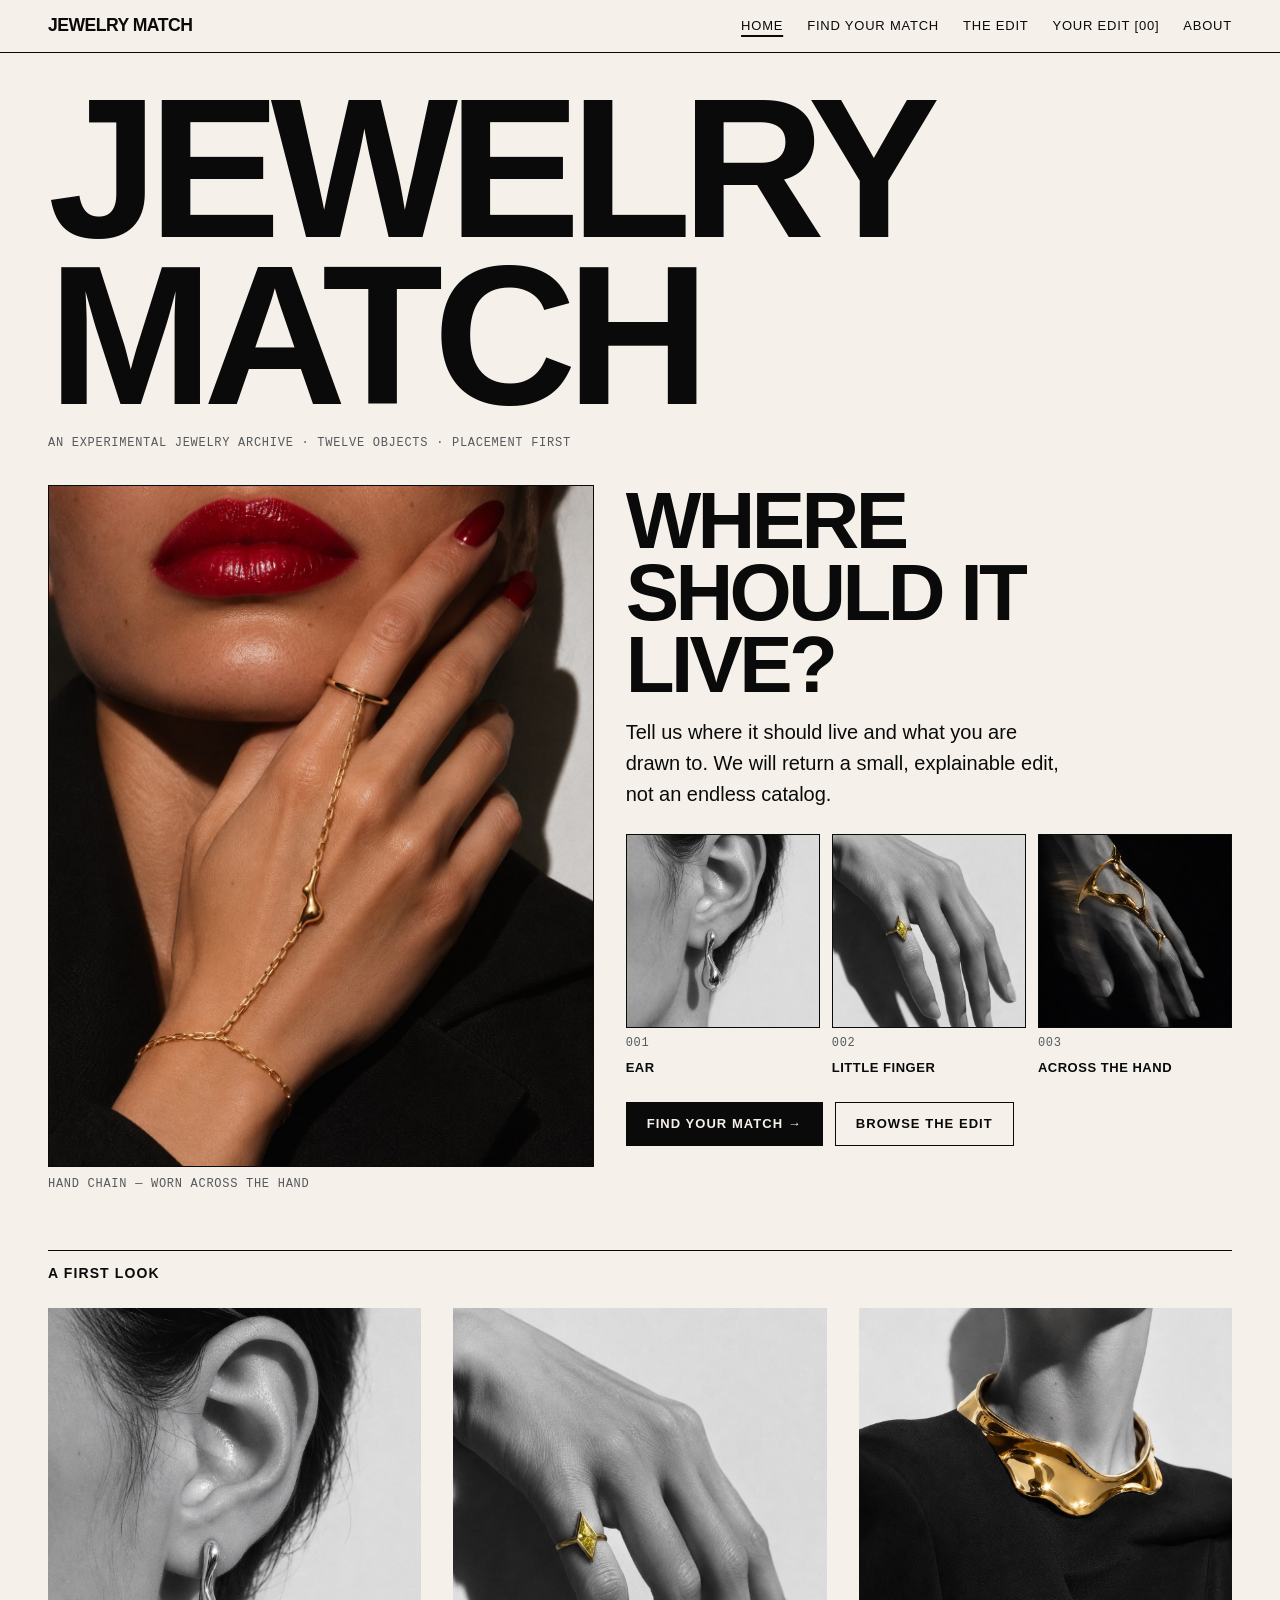
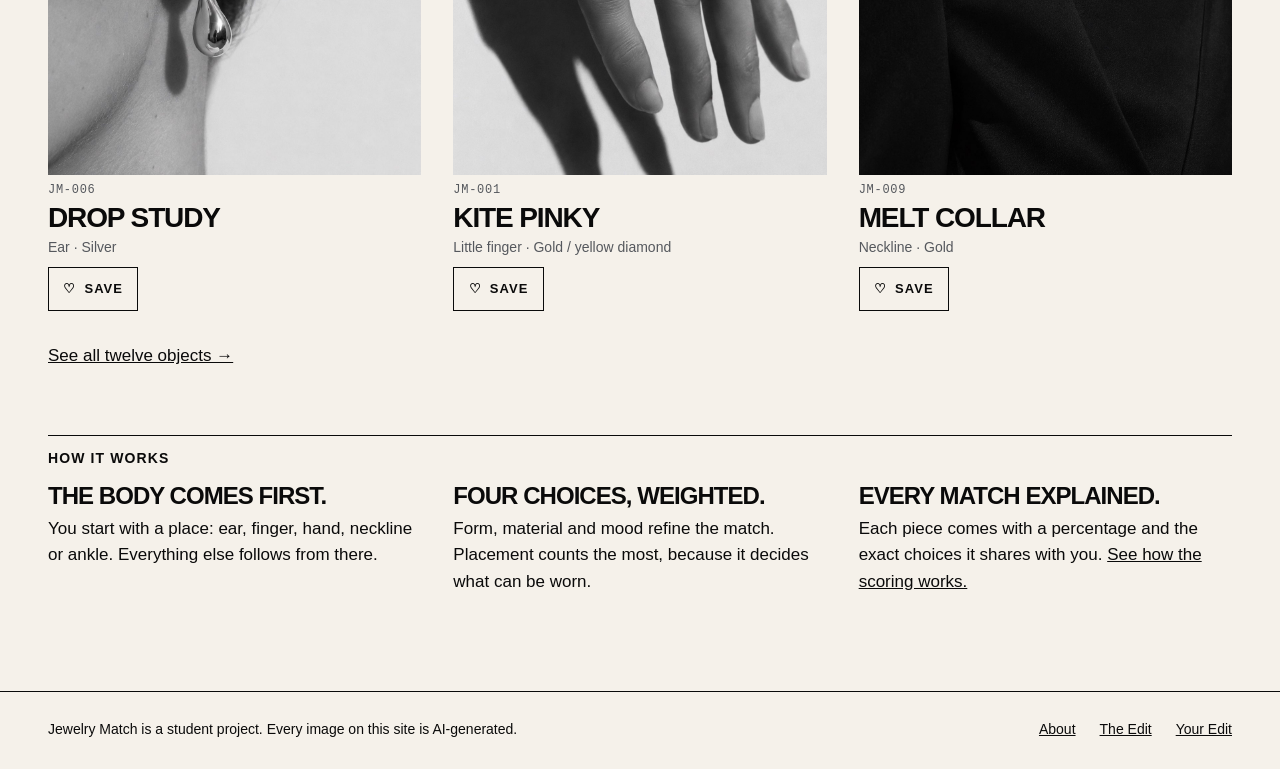
==== index.html @ cb15ac5b "Add files via upload" ====
<!doctype html>
<!-- ==========================================================
     index.html  -  the Home page.
     The masthead, the hero and the three quick picks are plain
     HTML, so they work even without JavaScript. js/home.js adds
     two things: it fills the "first look" cards from the shared
     data, and it remembers which quick pick you tapped so the
     quiz can start one step further along.
     ========================================================== -->
<html lang="en">
<head>
  <meta charset="utf-8">
  <meta name="viewport" content="width=device-width, initial-scale=1">
  <title>Jewelry Match</title>
  <meta name="description" content="An experimental jewelry archive for finding pieces by where and how you want to wear them.">
  <script>document.documentElement.classList.add('js');</script>
  <link rel="stylesheet" href="css/tokens.css">
  <link rel="stylesheet" href="css/base.css">
  <link rel="stylesheet" href="css/components.css">
  <link rel="stylesheet" href="css/pages.css">
</head>
<body>
  <a class="skip-link" href="#main">Skip to main content</a>

  <header class="site-header">
    <div class="site-header__inner">
      <a class="brand" href="index.html">Jewelry Match</a>
      <button class="nav-toggle" type="button" aria-expanded="false" aria-controls="site-nav">Menu</button>
      <nav class="site-nav" id="site-nav" aria-label="Main">
        <ul>
          <li><a href="index.html" aria-current="page">Home</a></li>
          <li><a href="match.html">Find your match</a></li>
          <li><a href="archive.html">The Edit</a></li>
          <li><a href="saved.html">Your Edit [<span data-fav-count>00</span>]</a></li>
          <li><a href="about.html">About</a></li>
        </ul>
      </nav>
    </div>
  </header>

  <main id="main" class="page home">
    <h1 class="masthead"><span>Jewelry</span> <span>Match</span></h1>
    <p class="meta masthead__meta">An experimental jewelry archive &middot; twelve objects &middot; placement first</p>

    <section class="hero" aria-labelledby="hero-heading">
      <figure class="hero__figure">
        <img src="assets/images/lip-chain.jpg" width="1122" height="1402" fetchpriority="high"
             alt="Close crop of glossy red lips and a hand resting at the chin, wearing a fine gold chain that links a ring to a bracelet at the wrist, against a black jacket">
        <figcaption class="meta">Hand chain &mdash; worn across the hand</figcaption>
      </figure>

      <div class="hero__body">
        <h2 class="hero__title" id="hero-heading">Where should it live?</h2>
        <p class="hero__lead">Tell us where it should live and what you are drawn to. We will return a small, explainable edit, not an endless catalog.</p>

        <ul class="quickpicks" aria-label="Start with a place">
          <li>
            <a class="quickpick" href="match.html" data-placement="ear">
              <img src="assets/images/drop-study.jpg" alt="" width="1122" height="1402" loading="lazy">
              <span class="meta" aria-hidden="true">001</span>
              <span class="quickpick__label">Ear</span>
            </a>
          </li>
          <li>
            <a class="quickpick" href="match.html" data-placement="little-finger">
              <img src="assets/images/kite-pinky.jpg" alt="" width="1122" height="1402" loading="lazy">
              <span class="meta" aria-hidden="true">002</span>
              <span class="quickpick__label">Little finger</span>
            </a>
          </li>
          <li>
            <a class="quickpick" href="match.html" data-placement="across-hand">
              <img src="assets/images/afterimage.jpg" alt="" width="1122" height="1402" loading="lazy">
              <span class="meta" aria-hidden="true">003</span>
              <span class="quickpick__label">Across the hand</span>
            </a>
          </li>
        </ul>

        <div class="hero__actions">
          <a class="btn" href="match.html">Find your match &rarr;</a>
          <a class="btn btn--ghost" href="archive.html">Browse the edit</a>
        </div>
      </div>
    </section>

    <section class="home-section" aria-labelledby="featured-heading">
      <h2 class="section-title" id="featured-heading">A first look</h2>
      <div class="object-grid object-grid--plain" id="featured">
        <noscript><p class="notice">Open <a href="archive.html">The Edit</a> to see all twelve objects.</p></noscript>
      </div>
      <p class="home-more"><a href="archive.html">See all twelve objects &rarr;</a></p>
    </section>

    <section class="home-section" aria-labelledby="how-heading">
      <h2 class="section-title" id="how-heading">How it works</h2>
      <ul class="how">
        <li>
          <h3 class="how__title">The body comes first.</h3>
          <p>You start with a place: ear, finger, hand, neckline or ankle. Everything else follows from there.</p>
        </li>
        <li>
          <h3 class="how__title">Four choices, weighted.</h3>
          <p>Form, material and mood refine the match. Placement counts the most, because it decides what can be worn.</p>
        </li>
        <li>
          <h3 class="how__title">Every match explained.</h3>
          <p>Each piece comes with a percentage and the exact choices it shares with you. <a href="about.html#scoring">See how the scoring works.</a></p>
        </li>
      </ul>
    </section>
  </main>

  <footer class="site-footer">
    <div class="site-footer__inner">
      <p>Jewelry Match is a student project. Every image on this site is AI-generated.</p>
      <ul>
        <li><a href="about.html">About</a></li>
        <li><a href="archive.html">The Edit</a></li>
        <li><a href="saved.html">Your Edit</a></li>
      </ul>
    </div>
  </footer>

  <div id="live" class="vh" role="status" aria-live="polite"></div>

  <script src="js/data.js"></script>
  <script src="js/match.js"></script>
  <script src="js/storage.js"></script>
  <script src="js/ui.js"></script>
  <script src="js/home.js"></script>
</body>
</html>
---- css/tokens.css ----
/* ==========================================================
   tokens.css  -  the design "variables" (spec section 07)
   ----------------------------------------------------------
   A CSS custom property (written --name) is a named value.
   Every other CSS file uses var(--name) instead of typing
   colors or sizes again. Change a token here and the whole
   site updates. That is how a design system stays consistent.
   ========================================================== */
:root {
  /* Color roles from the spec */
  --paper:    #F5F1EA;  /* main ground */
  --black:    #0A0A0A;  /* type and rules */
  --chrome:   #B9BCC1;  /* decoration only (too light for small text) */
  --oxblood:  #6E1320;  /* editorial emphasis */
  --emerald:  #075A43;  /* collection accent */
  --yellow:   #F2C94C;  /* stone / selection accent */

  /* Added for accessibility: a darker grey that is readable
     on paper. Use this for small metadata text, not --chrome. */
  --ink-muted: #55585D;

  /* Type: heavy display font, neutral body, mono-like captions.
     These are "stacks": the browser uses the first one it has. */
  --font-display: "Arial Black", "Helvetica Neue", Arial, sans-serif;
  --font-body:    "Helvetica Neue", Helvetica, Arial, sans-serif;
  --font-meta:    ui-monospace, "SF Mono", Menlo, Consolas, monospace;

  /* Spacing and layout */
  --margin: clamp(16px, 4vw, 48px);   /* outer page margin */
  --gutter: clamp(16px, 3vw, 32px);   /* space between columns */
  --rule:   1px solid var(--black);   /* the thin catalog line */

  /* Motion (spec: 150-300 ms) */
  --dur: 200ms;
}
---- css/base.css ----
/* ==========================================================
   base.css  -  resets and rules for plain HTML elements
   ========================================================== */

/* "border-box" means padding is counted INSIDE an element's width.
   Without it, layouts overflow the screen in confusing ways. */
*, *::before, *::after { box-sizing: border-box; }

html { -webkit-text-size-adjust: 100%; }

body {
  margin: 0;
  background: var(--paper);
  color: var(--black);
  font-family: var(--font-body);
  font-size: 1.0625rem;   /* 17px: inside the spec's 16-18px range */
  line-height: 1.55;
}

h1, h2, h3, p, ul, dl, dd, figure { margin: 0; }
ul { padding: 0; list-style: none; }
img, svg { display: block; max-width: 100%; }
button, input { font: inherit; color: inherit; }
a { color: inherit; }

/* Visible keyboard focus. :focus-visible only appears for keyboard
   users, which keeps the design clean for mouse users. */
:focus-visible {
  outline: 3px solid var(--oxblood);
  outline-offset: 3px;
}

/* "Visually hidden": invisible on screen but read by screen readers. */
.vh {
  position: absolute !important;
  width: 1px; height: 1px;
  overflow: hidden;
  clip: rect(0 0 0 0);
  white-space: nowrap;
}

/* Skip link: first thing a keyboard user can Tab to. */
.skip-link {
  position: absolute;
  left: var(--margin);
  top: -100px;
  z-index: 100;
  padding: .75rem 1rem;
  background: var(--black);
  color: var(--paper);
}
.skip-link:focus { top: 8px; }

/* Respect people who ask their device for less motion. */
@media (prefers-reduced-motion: reduce) {
  *, *::before, *::after {
    animation-duration: .01ms !important;
    animation-iteration-count: 1 !important;
    transition-duration: .01ms !important;
    scroll-behavior: auto !important;
  }
}

/* Small helper classes used on several pages */
.page {
  max-width: 90rem;
  margin-inline: auto;
  padding-inline: var(--margin);
}

.meta {
  font-family: var(--font-meta);
  font-size: .75rem;               /* 12px, inside the spec's 11-13px */
  letter-spacing: .06em;
  text-transform: uppercase;
  color: var(--ink-muted);
}

.display {
  font-family: var(--font-display);
  font-weight: 900;
  text-transform: uppercase;
  letter-spacing: -.045em;
  line-height: .88;
}

/* The hidden attribute must always win over other display rules. */
[hidden] { display: none !important; }
---- css/components.css ----
/* ==========================================================
   components.css  -  reusable pieces (spec section 08)
   Header, buttons, choice cards, hotspots, result cards.
   ========================================================== */

/* ---------- Header and navigation ---------- */
.site-header { border-bottom: var(--rule); background: var(--paper); }

.site-header__inner {
  display: flex;
  flex-wrap: wrap;
  align-items: center;
  justify-content: space-between;
  gap: .5rem 1rem;
  max-width: 90rem;
  margin-inline: auto;
  padding: .25rem var(--margin);
}

.brand {
  display: inline-flex;
  align-items: center;
  min-height: 44px;
  font-family: var(--font-display);
  font-weight: 900;
  font-size: 1.1rem;
  letter-spacing: -.03em;
  text-transform: uppercase;
  text-decoration: none;
}

.site-nav ul { display: flex; flex-wrap: wrap; gap: 0 1.5rem; }

.site-nav a {
  display: inline-flex;
  align-items: center;
  min-height: 44px;
  font-size: .8125rem;
  letter-spacing: .06em;
  text-transform: uppercase;
  text-decoration: none;
}
.site-nav a:hover { text-decoration: underline; text-underline-offset: .35em; }
.site-nav a[aria-current="page"] {
  text-decoration: underline;
  text-decoration-thickness: 2px;
  text-underline-offset: .35em;
}

.nav-toggle {
  display: none;               /* shown on mobile only, and only when JS works */
  min-height: 44px;
  min-width: 44px;
  padding: 0 1rem;
  border: 1px solid var(--black);
  background: transparent;
  font-size: .8125rem;
  letter-spacing: .06em;
  text-transform: uppercase;
  cursor: pointer;
}

@media (max-width: 767px) {
  .js .nav-toggle { display: inline-flex; align-items: center; justify-content: center; }
  .js .site-nav { display: none; flex-basis: 100%; padding-bottom: .5rem; }
  .js .site-nav[data-open="true"] { display: block; }
  .site-nav ul { flex-direction: column; }
}

/* ---------- Buttons ---------- */
.btn {
  display: inline-flex;
  align-items: center;
  justify-content: center;
  gap: .5rem;
  min-height: 44px;
  min-width: 44px;
  padding: .65rem 1.25rem;
  border: 1px solid var(--black);
  border-radius: 0;
  background: var(--black);
  color: var(--paper);
  font-weight: 700;
  font-size: .8125rem;
  letter-spacing: .08em;
  text-transform: uppercase;
  text-decoration: none;
  cursor: pointer;
  transition: background var(--dur), color var(--dur), border-color var(--dur);
}
.btn:hover { background: var(--oxblood); border-color: var(--oxblood); }

.btn--ghost { background: transparent; color: var(--black); }
.btn--ghost:hover { background: var(--black); border-color: var(--black); color: var(--paper); }

/* "Disabled" look, but still focusable so we can explain why. */
.btn[aria-disabled="true"],
.btn[aria-disabled="true"]:hover {
  background: transparent;
  border-color: var(--ink-muted);
  color: var(--ink-muted);
  cursor: not-allowed;
}

/* ---------- Choice cards (radio buttons dressed as cards) ---------- */
.choices {
  display: grid;
  grid-template-columns: repeat(auto-fit, minmax(min(100%, 9.5rem), 1fr));
  gap: var(--gutter);
}

.choice { position: relative; display: block; }

/* The real radio sits invisibly on top of the whole card.
   That keeps native keyboard and screen-reader behavior. */
.choice input {
  position: absolute;
  inset: 0;
  width: 100%;
  height: 100%;
  margin: 0;
  opacity: 0;
  cursor: pointer;
}

.choice__body {
  display: flex;
  flex-direction: column;
  gap: .5rem;
  height: 100%;
  padding: .75rem;
  border: 1px solid var(--black);
  background: var(--paper);
  transition: background var(--dur);
}
.choice:hover .choice__body { background: #ECE6DB; }

.choice input:checked + .choice__body {
  background: var(--yellow);
  box-shadow: inset 0 0 0 2px var(--black);
}
.choice input:focus-visible + .choice__body {
  outline: 3px solid var(--oxblood);
  outline-offset: 3px;
}

.choice__label { font-weight: 700; text-transform: uppercase; letter-spacing: .04em; }
.choice__caption { font-size: .9rem; color: var(--ink-muted); }
.choice input:checked + .choice__body .choice__caption { color: var(--black); }

/* "Selected" text so the state never relies on color alone. */
.choice__state { display: none; font-weight: 700; font-size: .8125rem; text-transform: uppercase; }
.choice input:checked + .choice__body .choice__state { display: block; }

.choice__visual { height: 3.5rem; color: var(--black); }
.choice__visual svg { height: 100%; width: auto; }

.swatch { display: block; height: 3.5rem; border: 1px solid var(--black); }
.swatch--silver { background: linear-gradient(135deg, #ECEEF0, #9A9DA3 50%, #E6E8EA); }
.swatch--gold { background: linear-gradient(135deg, #E8CF8A, #B8902F 55%, #E3C26C); }
.swatch--emerald { background: var(--emerald); }
.swatch--yellow-stone { background: var(--yellow); }

/* ---------- Body map hotspots ---------- */
.hotspot {
  position: absolute;
  display: flex;
  align-items: center;
  gap: 2px;
  padding: 0;
  border: 0;
  background: none;
  cursor: pointer;
  transform: translate(-22px, -22px);   /* centers the dot on its x/y point */
}
.hotspot--left {
  flex-direction: row-reverse;
  transform: translate(calc(-100% + 22px), -22px);
}

.hotspot__dot { display: grid; place-items: center; width: 44px; height: 44px; }

.hotspot__num {
  display: grid;
  place-items: center;
  width: 28px;
  height: 28px;
  border: 2px solid var(--black);
  border-radius: 50%;
  background: var(--paper);
  font-weight: 700;
  font-size: .8125rem;
  transition: background var(--dur), color var(--dur);
}

.hotspot__label {
  padding: .1rem .4rem;
  border: 1px solid var(--black);
  background: var(--paper);
  font-size: .75rem;
  font-weight: 700;
  letter-spacing: .06em;
  text-transform: uppercase;
  white-space: nowrap;
}

.hotspot:hover .hotspot__num { background: var(--yellow); }
.hotspot[aria-pressed="true"] .hotspot__num {
  background: var(--oxblood);
  border-color: var(--oxblood);
  color: var(--paper);
}
.hotspot[aria-pressed="true"] .hotspot__label { background: var(--yellow); }
.hotspot[aria-pressed="true"] .hotspot__label::after { content: " \2713"; }  /* check mark */

/* ---------- Image placeholder (used until real photos exist) ---------- */
.placeholder {
  display: flex;
  flex-direction: column;
  justify-content: space-between;
  aspect-ratio: 4 / 5;
  padding: 1rem;
  border: 1px solid var(--black);
  color: var(--black);
}
.placeholder--silver { background: linear-gradient(135deg, #ECEEF0, #A7AAB0 55%, #DDE0E3); }
.placeholder--gold { background: linear-gradient(135deg, #EBD590, #BE9636 55%, #E6C975); }
.placeholder--yellow-stone { background: var(--yellow); }
.placeholder--emerald { background: var(--emerald); color: var(--paper); }

.placeholder__no { font-family: var(--font-meta); font-size: .75rem; letter-spacing: .06em; }
.placeholder__name {
  font-family: var(--font-display);
  font-weight: 900;
  font-size: clamp(1.5rem, 5vw, 2.5rem);
  line-height: .9;
  letter-spacing: -.04em;
  text-transform: uppercase;
  overflow-wrap: anywhere;
}
.media-img { width: 100%; height: auto; aspect-ratio: 4 / 5; object-fit: cover; }

/* ---------- Object card (archive, saved, "pair it with") ---------- */
/* minmax(0, 1fr) = "one column, never wider than your container".
   Without it, a wide child can stretch the column and the whole page. */
.card { display: grid; grid-template-columns: minmax(0, 1fr); align-content: start; gap: .5rem; min-width: 0; }
.card__link { display: grid; grid-template-columns: minmax(0, 1fr); gap: .35rem; min-width: 0; text-decoration: none; }
.card__name {
  font-family: var(--font-display);
  font-weight: 900;
  font-size: clamp(1.25rem, 2.5vw, 1.75rem);
  line-height: .95;
  letter-spacing: -.04em;
  text-transform: uppercase;
  overflow-wrap: anywhere;
}
.card__link:hover .card__name { text-decoration: underline; text-underline-offset: .15em; }
.card__facts { font-size: .875rem; color: var(--ink-muted); }
.card__note { font-weight: 700; font-size: .875rem; }
.btn--small { justify-self: start; padding: .4rem .9rem; }

/* ---------- Filter chips (radio buttons dressed as small tags) ---------- */
.chips { display: flex; flex-wrap: wrap; gap: .35rem; }
.chip { position: relative; display: block; }
.chip input { position: absolute; inset: 0; width: 100%; height: 100%; margin: 0; opacity: 0; cursor: pointer; }
.chip span {
  display: inline-flex;
  align-items: center;
  min-height: 44px;
  padding: 0 .75rem;
  border: 1px solid var(--black);
  background: var(--paper);
  font-size: .8125rem;
  font-weight: 700;
  letter-spacing: .04em;
  text-transform: uppercase;
  transition: background var(--dur), color var(--dur);
}
.chip:hover span { background: #ECE6DB; }
.chip input:checked + span { background: var(--black); color: var(--paper); }
.chip input:checked + span::before { content: "\2713\00a0"; }   /* check mark: not color alone */
.chip input:focus-visible + span { outline: 3px solid var(--oxblood); outline-offset: 3px; }

/* ---------- Section headings used on object / saved pages ---------- */
.section-title {
  padding-top: .75rem;
  border-top: var(--rule);
  margin-bottom: 1rem;
  font-size: .875rem;
  font-weight: 700;
  letter-spacing: .08em;
  text-transform: uppercase;
}

/* ---------- Notices ---------- */
.notice { padding: 1.5rem; border: 1px solid var(--black); }
.notice h2 { font-family: var(--font-display); font-size: 1.5rem; text-transform: uppercase; letter-spacing: -.03em; margin-bottom: .5rem; }

/* ---------- Footer ---------- */
.site-footer { margin-top: 4rem; border-top: var(--rule); }
.site-footer__inner {
  display: flex;
  flex-wrap: wrap;
  align-items: center;
  justify-content: space-between;
  gap: .25rem 2rem;
  max-width: 90rem;
  margin-inline: auto;
  padding: 1rem var(--margin);
  font-size: .875rem;
}
.site-footer ul { display: flex; flex-wrap: wrap; gap: 0 1.5rem; }
.site-footer a { display: inline-flex; align-items: center; min-height: 44px; }
---- css/pages.css ----
/* ==========================================================
   pages.css  -  layout that belongs to specific pages
   Right now: the Find Your Match page (body map, questions,
   results). Mobile first: the base rules are the phone layout,
   and @media blocks add layout as the screen gets wider.
   ========================================================== */

.match { padding-block: 2rem 4rem; }

/* The giant editorial heading. clamp(min, preferred, max) lets it
   grow with the screen but never get too small or too big. */
.step-title {
  font-family: var(--font-display);
  font-weight: 900;
  font-size: clamp(2.5rem, 12vw, 9rem);
  line-height: .88;
  letter-spacing: -.045em;
  text-transform: uppercase;
  overflow-wrap: anywhere;
  outline: none;               /* we move focus here on purpose, so no ring */
}

/* ---------- Progress: text AND bar, never color alone ---------- */
.progress { display: flex; flex-wrap: wrap; align-items: center; gap: .5rem 1rem; margin: 1.25rem 0 2rem; }
.progress__text { font-weight: 700; text-transform: uppercase; letter-spacing: .06em; font-size: .8125rem; }
.progress__bar { display: flex; gap: 4px; flex: 1; min-width: 8rem; max-width: 16rem; }
.progress__seg { flex: 1; height: 6px; background: var(--chrome); }
.progress__seg[data-done="true"] { background: var(--black); }

/* ---------- Question (fieldset) ---------- */
.question { min-width: 0; margin: 0; padding: 0; border: 0; }
.question legend { padding: 0; margin-bottom: .25rem; font-size: 1.375rem; font-weight: 700; }
.question__intro { margin-bottom: 1.25rem; }

.step-actions { display: flex; flex-wrap: wrap; align-items: center; gap: 1rem; margin-top: 2rem; }
.hint { flex-basis: 100%; min-height: 1.5em; font-size: .9rem; color: var(--ink-muted); }
.hint--alert { color: var(--oxblood); font-weight: 700; }

/* ---------- Body map ---------- */
.bodymap { display: grid; gap: 2rem; }

.bodymap__figure {
  position: relative;
  width: 100%;
  max-width: 24rem;
  margin-inline: auto;
  aspect-ratio: 340 / 420;
}
.bodymap__svg { width: 100%; height: 100%; }
.body-shape { fill: var(--black); stroke: var(--black); }

/* The photo version of the figure: same size rules, the photo's own proportions. */
.bodymap__figure--photo { aspect-ratio: 1122 / 1402; max-width: 26rem; border: 1px solid var(--black); }
.bodymap__photo { width: 100%; height: 100%; object-fit: cover; }

@media (min-width: 1024px) {
  .bodymap { grid-template-columns: minmax(0, 1fr) minmax(0, 1.1fr); align-items: start; gap: var(--gutter); }
  .bodymap__figure { margin-inline: 0; }
}

/* ---------- Results ---------- */
.answers {
  display: grid;
  grid-template-columns: repeat(auto-fit, minmax(9rem, 1fr));
  gap: 0 1rem;
  padding-block: .75rem;
  border-block: var(--rule);
}
.answers dt { font-family: var(--font-meta); font-size: .75rem; letter-spacing: .06em; text-transform: uppercase; color: var(--ink-muted); }
.answers dd { margin-bottom: .5rem; font-weight: 700; }

.results-head { display: flex; flex-wrap: wrap; align-items: center; gap: 1rem; margin-top: 1rem; }

.results-grid { display: grid; grid-template-columns: 1fr; gap: calc(var(--gutter) * 1.5) var(--gutter); margin-top: 2rem; }

.result { display: grid; align-content: start; gap: .75rem; padding-top: 1rem; border-top: var(--rule); min-width: 0; }
/* Spacing between the name, score, text and buttons, on every screen size. */
.result__body { display: grid; gap: .75rem; align-content: start; }

.result__name {
  font-family: var(--font-display);
  font-size: clamp(1.75rem, 4vw, 3rem);
  line-height: .9;
  letter-spacing: -.04em;
  text-transform: uppercase;
  overflow-wrap: anywhere;
}
.result__score { font-weight: 700; }
.result__score strong { font-family: var(--font-display); font-size: 2rem; letter-spacing: -.04em; }
.result__facts { font-size: .9rem; }
.result__reason { max-width: 65ch; }
.result__weak { font-size: .875rem; font-weight: 700; text-transform: uppercase; letter-spacing: .04em; color: var(--oxblood); }
.result__actions { display: flex; flex-wrap: wrap; gap: .75rem; margin-top: .5rem; }

.result details { border-top: 1px solid var(--chrome); padding-top: .5rem; }
.result summary { min-height: 44px; display: flex; align-items: center; cursor: pointer; font-weight: 700; font-size: .875rem; text-transform: uppercase; letter-spacing: .04em; }
.breakdown { font-size: .9rem; display: grid; gap: .75rem; padding-bottom: .5rem; }
/* Score bar: the dark fill is as wide as the points earned out of the points possible. */
.bd { display: grid; gap: .3rem; }
.bd__bar { display: block; height: .5rem; border: 1px solid var(--black); background: var(--paper); }
.bd__fill { display: block; height: 100%; background: var(--black); }
.bd--match .bd__fill { background: var(--oxblood); }

@media (min-width: 768px) {
  .results-grid { grid-template-columns: repeat(3, minmax(0, 1fr)); }
  /* The first result gets the big editorial treatment. */
  .result--hero { grid-column: 1 / -1; grid-template-columns: minmax(0, 1.2fr) minmax(0, 1fr); gap: var(--gutter); }
  .result--hero .placeholder, .result--hero .media-img { aspect-ratio: 4 / 3; }
}

/* ==========================================================
   The Edit (archive), Object Story, Saved
   ========================================================== */
.simple-page { padding-block: 2rem 4rem; }
.page-intro { max-width: 60ch; margin-top: 1rem; }

/* ---------- Archive filters ---------- */
.filters {
  display: grid;
  grid-template-columns: repeat(auto-fit, minmax(min(100%, 16rem), 1fr));
  gap: 1rem var(--gutter);
  margin-top: 1.5rem;
  padding-block: 1rem;
  border-block: var(--rule);
}
.filter { min-width: 0; margin: 0; padding: 0; border: 0; }
.filter legend {
  padding: 0;
  margin-bottom: .35rem;
  font-family: var(--font-meta);
  font-size: .75rem;
  letter-spacing: .06em;
  text-transform: uppercase;
  color: var(--ink-muted);
}

.toolbar { display: flex; flex-wrap: wrap; align-items: center; justify-content: space-between; gap: 1rem; margin-top: 1rem; }
.count { font-weight: 700; text-transform: uppercase; letter-spacing: .06em; font-size: .875rem; }

/* DOM order stays logical; only the visual size of some cards changes. */
.object-grid {
  display: grid;
  grid-template-columns: 1fr;
  grid-auto-flow: dense;
  gap: calc(var(--gutter) * 1.5) var(--gutter);
  margin-top: 1.5rem;
}
@media (min-width: 30rem) {
  .object-grid { grid-template-columns: repeat(2, minmax(0, 1fr)); }
}
@media (min-width: 64rem) {
  .object-grid { grid-template-columns: repeat(3, minmax(0, 1fr)); }
  .object-grid > .card:nth-child(5n + 1) { grid-column: span 2; }
  .object-grid > .card:nth-child(5n + 1) .placeholder,
  .object-grid > .card:nth-child(5n + 1) .media-img { aspect-ratio: 8 / 5; }

  /* Short lists (Saved page) stay an even grid, with no wide card. */
  .object-grid--plain > .card:nth-child(5n + 1) { grid-column: auto; }
  .object-grid--plain > .card:nth-child(5n + 1) .placeholder,
  .object-grid--plain > .card:nth-child(5n + 1) .media-img { aspect-ratio: 4 / 5; }
}

/* ---------- Object Story ---------- */
.object-hero { display: grid; gap: var(--gutter); margin-top: 1rem; }
.object-title {
  font-family: var(--font-display);
  font-weight: 900;
  font-size: clamp(2.5rem, 11vw, 7rem);
  line-height: .88;
  letter-spacing: -.045em;
  text-transform: uppercase;
  overflow-wrap: anywhere;
  outline: none;
}
.object-info { display: grid; gap: 1rem; align-content: start; }
.facts { display: grid; grid-template-columns: max-content 1fr; gap: .25rem 1.25rem; font-size: .9375rem; }
.facts dt { font-family: var(--font-meta); font-size: .75rem; letter-spacing: .06em; text-transform: uppercase; color: var(--ink-muted); align-self: center; }
.facts dd { font-weight: 700; }
.object-story { font-size: 1.25rem; max-width: 40ch; }
.object-sections { display: grid; gap: 2.5rem; margin-top: 3rem; }
.object-sections p { max-width: 65ch; }
.pair-grid { display: grid; grid-template-columns: 1fr; gap: var(--gutter); }
.credit { font-size: .8125rem; color: var(--ink-muted); }
.back-link { display: inline-flex; align-items: center; min-height: 44px; }

@media (min-width: 768px) {
  .object-hero { grid-template-columns: minmax(0, 1.2fr) minmax(0, 1fr); }
  .object-hero .placeholder, .object-hero .media-img { aspect-ratio: 4 / 5; }
  .pair-grid { grid-template-columns: repeat(3, minmax(0, 1fr)); }
}

/* ---------- Saved ---------- */
.saved-section { margin-top: 2.5rem; }
.saved-section h2:focus { outline: none; }
.saved-note { margin-bottom: 1rem; }
.empty-actions { display: flex; flex-wrap: wrap; gap: .75rem; margin-top: 1rem; }


/* ---------- Share block (results page) ---------- */
.share { margin-top: 3rem; max-width: 40rem; }
.share__summary { font-weight: 700; text-transform: uppercase; letter-spacing: .04em; font-size: .9375rem; }
.share__text { margin-top: .5rem; color: var(--ink-muted); font-size: .9375rem; }
.share__row { margin-top: 1rem; }
.share__input {
  display: block;
  width: 100%;
  min-height: 44px;
  padding: .5rem .75rem;
  border: 1px solid var(--black);
  border-radius: 0;
  background: var(--paper);
  font-family: var(--font-meta);
  font-size: .8125rem;
}
.share__buttons { display: flex; flex-wrap: wrap; gap: .75rem; margin-top: .75rem; }
.share .hint { margin-top: .5rem; flex-basis: auto; }
.shared-note { margin-top: 0; margin-bottom: 1rem; }

/* ==========================================================
   Home
   ========================================================== */
.home { padding-block: 2rem 2rem; }

/* The masthead is meant to be huge, but it must never push the page
   wider than the screen: its size is a share of the screen width (vw),
   with a floor and a ceiling. */
.masthead {
  font-family: var(--font-display);
  font-weight: 900;
  font-size: clamp(3rem, 15.5vw, 13rem);
  line-height: .84;
  letter-spacing: -.05em;
  text-transform: uppercase;
}
.masthead span { display: block; }
.masthead__meta { margin-top: 1rem; }

.hero { display: grid; gap: var(--gutter); margin-top: 2rem; }
.hero__figure img {
  width: 100%;
  height: auto;
  aspect-ratio: 4 / 5;
  object-fit: cover;
  border: 1px solid var(--black);
}
.hero__figure figcaption { margin-top: .5rem; }
.hero__title {
  font-family: var(--font-display);
  font-weight: 900;
  font-size: clamp(2.25rem, 7vw, 5rem);
  line-height: .9;
  letter-spacing: -.045em;
  text-transform: uppercase;
  overflow-wrap: anywhere;
}
.hero__lead { max-width: 40ch; margin-top: 1rem; font-size: 1.25rem; }

.quickpicks { display: grid; grid-template-columns: repeat(3, minmax(0, 1fr)); gap: .75rem; margin-top: 1.5rem; }
.quickpick { display: grid; gap: .35rem; text-decoration: none; }
.quickpick img { width: 100%; height: auto; aspect-ratio: 1; object-fit: cover; border: 1px solid var(--black); }
.quickpick__label { font-weight: 700; font-size: .8125rem; letter-spacing: .04em; text-transform: uppercase; overflow-wrap: anywhere; }
.quickpick:hover .quickpick__label { text-decoration: underline; text-underline-offset: .2em; }

.hero__actions { display: flex; flex-wrap: wrap; gap: .75rem; margin-top: 1.5rem; }

@media (min-width: 768px) {
  .hero { grid-template-columns: minmax(0, .9fr) minmax(0, 1fr); align-items: start; }
}

.home-section { margin-top: 3.5rem; }
.home-more { margin-top: 1.5rem; }
.home-more a:not(.btn) { display: inline-flex; align-items: center; min-height: 44px; }

.how { display: grid; grid-template-columns: minmax(0, 1fr); gap: 1.5rem; }
.how__title { font-family: var(--font-display); font-weight: 900; font-size: 1.5rem; line-height: .95; letter-spacing: -.04em; text-transform: uppercase; margin-bottom: .5rem; }
.how p { max-width: 40ch; }
@media (min-width: 768px) {
  .how { grid-template-columns: repeat(3, minmax(0, 1fr)); gap: var(--gutter); }
}

/* ==========================================================
   About (long-form reading)
   ========================================================== */
.prose { display: grid; gap: 2.5rem; margin-top: 2rem; }
.prose section { display: grid; gap: 1rem; align-content: start; }
.prose p, .prose .prose__sub { max-width: 65ch; }
.prose__sub { margin-top: .5rem; font-size: 1.125rem; font-weight: 700; }
.prose code { font-family: var(--font-meta); font-size: .9em; }

.table-wrap { max-width: 44rem; overflow-x: auto; }
.score-table { width: 100%; border-collapse: collapse; font-size: .9375rem; }
.score-table caption { padding-bottom: .5rem; text-align: left; font-family: var(--font-meta); font-size: .75rem; letter-spacing: .06em; text-transform: uppercase; color: var(--ink-muted); }
.score-table th, .score-table td { padding: .6rem .75rem; border: 1px solid var(--black); text-align: left; vertical-align: top; }
.score-table thead th { background: var(--black); color: var(--paper); font-size: .8125rem; letter-spacing: .04em; text-transform: uppercase; }
.score-table tbody th { font-weight: 700; }

/* ==========================================================
   Compare mode (The Edit)
   ========================================================== */
.compare-check { position: relative; display: inline-flex; align-items: center; gap: .5rem; min-height: 44px; font-size: .8125rem; font-weight: 700; letter-spacing: .04em; text-transform: uppercase; cursor: pointer; }
.compare-check input { width: 1.25rem; height: 1.25rem; margin: 0; accent-color: var(--oxblood); }
.compare-check:focus-within { outline: 3px solid var(--oxblood); outline-offset: 2px; }

.compare-bar {
  position: sticky;
  bottom: 0;
  z-index: 5;
  display: flex;
  flex-wrap: wrap;
  align-items: center;
  justify-content: space-between;
  gap: .5rem 1rem;
  padding: .75rem var(--margin);
  border-top: var(--rule);
  background: var(--paper);
}
.compare-bar__text { min-width: 0; overflow-wrap: anywhere; }
.compare-bar__actions { display: flex; gap: .5rem; }

.compare { margin-top: 2rem; display: grid; gap: 1rem; justify-items: start; }
.compare .section-title { justify-self: stretch; margin-bottom: 0; }
.compare .section-title:focus { outline: none; }
.table-wrap--wide { max-width: none; width: 100%; }
.cmp { min-width: 36rem; }
.cmp thead th { background: var(--paper); color: var(--black); text-transform: none; font-size: 1rem; vertical-align: top; }
.cmp thead th .media-img, .cmp thead th .placeholder { width: 100%; max-width: 9rem; margin-bottom: .5rem; }
.cmp__name { display: block; font-family: var(--font-display); font-weight: 900; font-size: 1.25rem; line-height: .95; letter-spacing: -.04em; text-transform: uppercase; }
.cmp__same { display: block; font-weight: 400; font-size: .75rem; color: var(--ink-muted); }

/* ==========================================================
   Build your look (Your Edit page)
   ========================================================== */
.look__count { max-width: 60ch; margin-bottom: 1rem; }
.look { display: grid; grid-template-columns: repeat(auto-fit, minmax(min(100%, 11rem), 1fr)); gap: var(--gutter); }
.look__slot { display: grid; grid-template-columns: minmax(0, 1fr); align-content: start; gap: .5rem; min-width: 0; padding: .75rem; border: 1px solid var(--black); }
.look__place { font-size: .8125rem; font-weight: 700; letter-spacing: .08em; text-transform: uppercase; }
.look__empty { color: var(--ink-muted); font-size: .9rem; }
.look__choose { margin: 0; padding: 0; border: 0; min-width: 0; }
.look__choose legend { padding: 0; margin-bottom: .25rem; font-size: .75rem; letter-spacing: .06em; text-transform: uppercase; color: var(--ink-muted); }
.look__option { display: flex; align-items: center; gap: .5rem; min-height: 44px; font-size: .9rem; cursor: pointer; overflow-wrap: anywhere; }
.look__option input { width: 1.25rem; height: 1.25rem; margin: 0; flex: none; accent-color: var(--oxblood); }
.look__option:focus-within { outline: 3px solid var(--oxblood); outline-offset: 2px; }
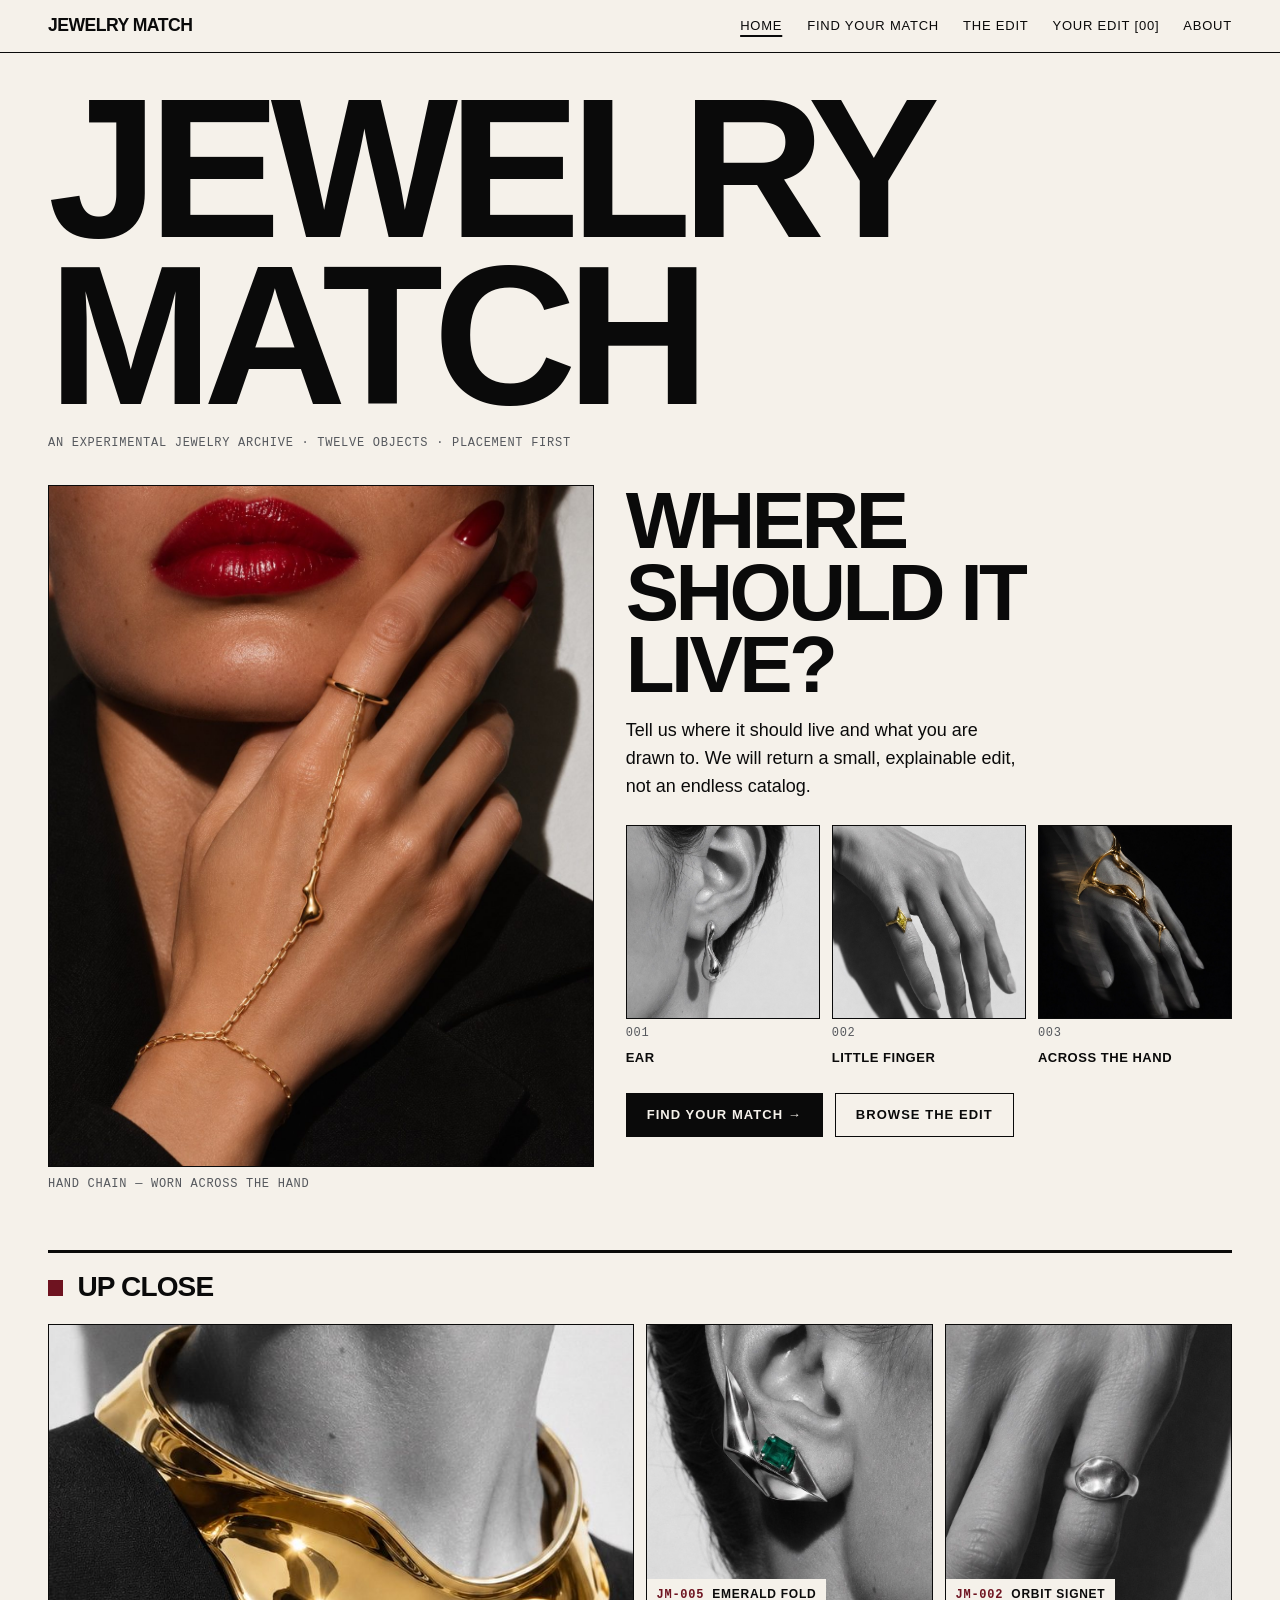
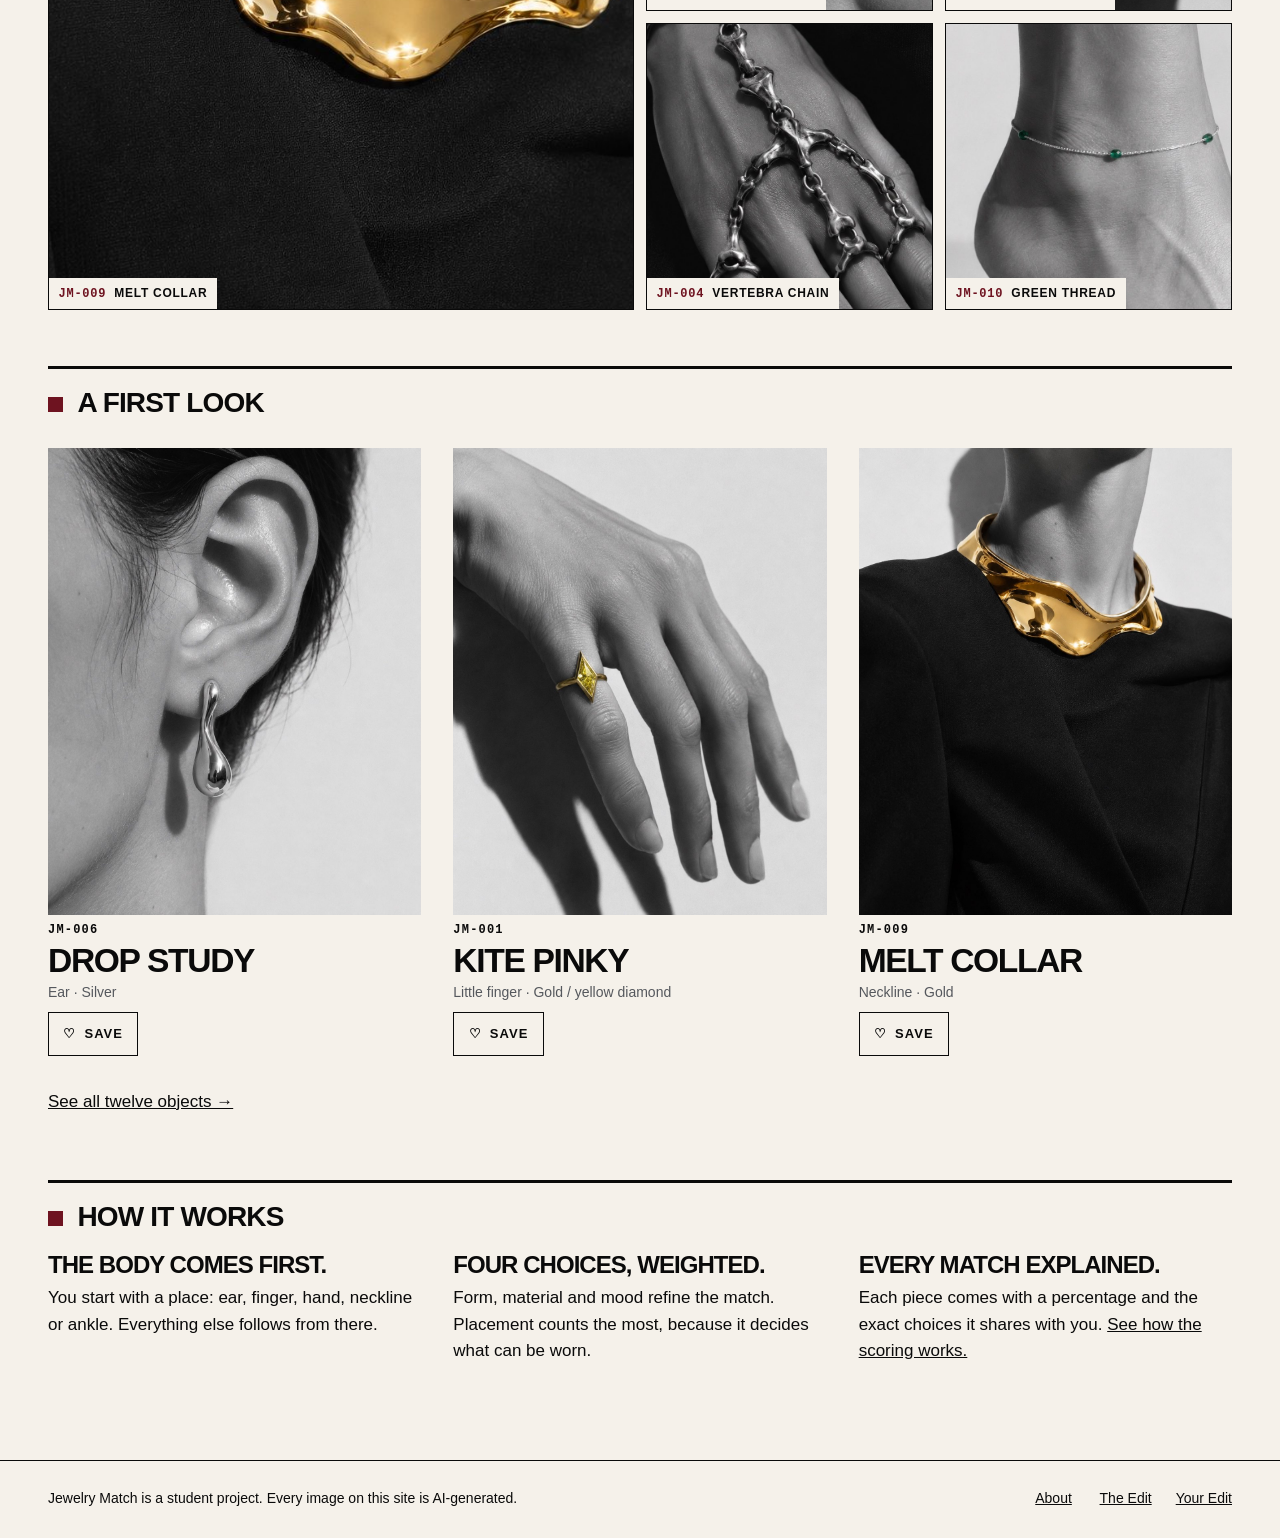
==== commit 3d52fea1: "Add files via upload" ====
--- a/index.html
+++ b/index.html
@@ -84,6 +84,42 @@
       </div>
     </section>
 
+    <section class="home-section" aria-labelledby="mosaic-heading">
+      <h2 class="section-title" id="mosaic-heading">Up close</h2>
+      <ul class="mosaic">
+        <li class="mosaic__tile mosaic__tile--lead">
+          <a href="object.html?id=melt-collar">
+            <img src="assets/images/melt-collar.jpg" alt="" width="1122" height="1402" loading="lazy" style="--fx:57%;--fy:28%">
+            <span class="mosaic__tag"><span class="mosaic__no">JM-009</span> Melt Collar</span>
+          </a>
+        </li>
+        <li class="mosaic__tile">
+          <a href="object.html?id=emerald-fold">
+            <img src="assets/images/emerald-fold.jpg" alt="" width="1122" height="1402" loading="lazy" style="--fx:45%;--fy:45%">
+            <span class="mosaic__tag"><span class="mosaic__no">JM-005</span> Emerald Fold</span>
+          </a>
+        </li>
+        <li class="mosaic__tile">
+          <a href="object.html?id=orbit-signet">
+            <img src="assets/images/orbit-signet.jpg" alt="" width="1122" height="1402" loading="lazy" style="--fx:67%;--fy:53%">
+            <span class="mosaic__tag"><span class="mosaic__no">JM-002</span> Orbit Signet</span>
+          </a>
+        </li>
+        <li class="mosaic__tile">
+          <a href="object.html?id=vertebra-chain">
+            <img src="assets/images/vertebra-chain.jpg" alt="" width="1122" height="1402" loading="lazy" style="--fx:50%;--fy:45%">
+            <span class="mosaic__tag"><span class="mosaic__no">JM-004</span> Vertebra Chain</span>
+          </a>
+        </li>
+        <li class="mosaic__tile">
+          <a href="object.html?id=green-thread">
+            <img src="assets/images/green-thread.jpg" alt="" width="1122" height="1402" loading="lazy" style="--fx:50%;--fy:38%">
+            <span class="mosaic__tag"><span class="mosaic__no">JM-010</span> Green Thread</span>
+          </a>
+        </li>
+      </ul>
+    </section>
+
     <section class="home-section" aria-labelledby="featured-heading">
       <h2 class="section-title" id="featured-heading">A first look</h2>
       <div class="object-grid object-grid--plain" id="featured">
--- a/css/components.css
+++ b/css/components.css
@@ -34,7 +34,9 @@
 .site-nav a {
   display: inline-flex;
   align-items: center;
-  min-height: 44px;
+  justify-content: center;
+  min-height: 44px;
+  min-width: 44px;
   font-size: .8125rem;
   letter-spacing: .06em;
   text-transform: uppercase;
@@ -263,7 +265,7 @@
 .chips { display: flex; flex-wrap: wrap; gap: .35rem; }
 .chip { position: relative; display: block; }
 .chip input { position: absolute; inset: 0; width: 100%; height: 100%; margin: 0; opacity: 0; cursor: pointer; }
-.chip span {
+.chip > span {
   display: inline-flex;
   align-items: center;
   min-height: 44px;
@@ -276,7 +278,7 @@
   text-transform: uppercase;
   transition: background var(--dur), color var(--dur);
 }
-.chip:hover span { background: #ECE6DB; }
+.chip:hover > span { background: #ECE6DB; }
 .chip input:checked + span { background: var(--black); color: var(--paper); }
 .chip input:checked + span::before { content: "\2713\00a0"; }   /* check mark: not color alone */
 .chip input:focus-visible + span { outline: 3px solid var(--oxblood); outline-offset: 3px; }
@@ -310,4 +312,16 @@
   font-size: .875rem;
 }
 .site-footer ul { display: flex; flex-wrap: wrap; gap: 0 1.5rem; }
-.site-footer a { display: inline-flex; align-items: center; min-height: 44px; }
+.site-footer a { display: inline-flex; align-items: center; min-height: 44px; min-width: 44px; justify-content: center; }
+
+/* ---------- Filter chip counts and switched-off chips ---------- */
+.chip__n { font-weight: 400; margin-left: .3em; }
+.chip input:disabled { cursor: not-allowed; }
+.chip input:disabled + span {
+  border-style: dashed;
+  color: var(--ink-muted);
+  background: transparent;
+  font-weight: 400;
+  text-decoration: line-through;
+}
+.chip:hover input:disabled + span { background: transparent; }
--- a/css/pages.css
+++ b/css/pages.css
@@ -324,7 +324,7 @@
 .cmp { min-width: 36rem; }
 .cmp thead th { background: var(--paper); color: var(--black); text-transform: none; font-size: 1rem; vertical-align: top; }
 .cmp thead th .media-img, .cmp thead th .placeholder { width: 100%; max-width: 9rem; margin-bottom: .5rem; }
-.cmp__name { display: block; font-family: var(--font-display); font-weight: 900; font-size: 1.25rem; line-height: .95; letter-spacing: -.04em; text-transform: uppercase; }
+.cmp__name { display: block; padding-block: .85rem; font-family: var(--font-display); font-weight: 900; font-size: 1.25rem; line-height: .95; letter-spacing: -.04em; text-transform: uppercase; }
 .cmp__same { display: block; font-weight: 400; font-size: .75rem; color: var(--ink-muted); }
 
 /* ==========================================================
@@ -340,3 +340,198 @@
 .look__option { display: flex; align-items: center; gap: .5rem; min-height: 44px; font-size: .9rem; cursor: pointer; overflow-wrap: anywhere; }
 .look__option input { width: 1.25rem; height: 1.25rem; margin: 0; flex: none; accent-color: var(--oxblood); }
 .look__option:focus-within { outline: 3px solid var(--oxblood); outline-offset: 2px; }
+
+/* "Closest pieces" under an empty filter result */
+.near__title { margin-top: 2rem; }
+.near__intro { max-width: 60ch; margin-bottom: 1rem; }
+
+/* ==========================================================
+   Guided look (look.html) and the "next step" on the results page
+   ========================================================== */
+.look-flow__fieldset { margin: 1.5rem 0 0; padding: 0; border: 0; min-width: 0; }
+.look-flow .choices { grid-template-columns: repeat(auto-fit, minmax(min(100%, 12rem), 1fr)); }
+.look-flow__score { font-weight: 700; font-size: .8125rem; letter-spacing: .04em; text-transform: uppercase; }
+.look__start { margin-top: 1.25rem; }
+.results-next { display: grid; gap: .75rem; justify-items: start; margin-top: 2.5rem; padding: 1.25rem; border: 1px solid var(--black); }
+
+/* The look as ONE LINE of pieces, side by side. On a phone the line
+   scrolls sideways inside its own box; the page itself never does. */
+.look--row {
+  position: relative;   /* keeps the visually-hidden text inside the scroll box, so it cannot widen the page */
+  grid-template-columns: none;
+  grid-auto-flow: column;
+  grid-auto-columns: minmax(11rem, 14rem);
+  overflow-x: auto;
+  scroll-snap-type: x proximity;
+  padding-bottom: .5rem;
+}
+.look--row > .look__slot { scroll-snap-align: start; }
+
+/* ==========================================================
+   Phone polish for the guided look (look.html)
+   - pieces sit two per row, so you see several options without a long scroll
+   - the buttons stay stuck to the bottom of the screen, so Continue is always reachable
+   ========================================================== */
+.look-flow .choices { grid-template-columns: repeat(auto-fit, minmax(min(100%, 8.5rem), 1fr)); gap: .75rem; }
+.look-flow .choice__caption { font-size: .8125rem; }
+.look-flow .choice__label { font-size: .9375rem; overflow-wrap: anywhere; }
+@media (min-width: 48rem) {
+  .look-flow .choices { grid-template-columns: repeat(auto-fit, minmax(min(100%, 12rem), 1fr)); gap: var(--gutter); }
+}
+.look-flow .step-actions--sticky {
+  position: sticky;
+  bottom: 0;
+  z-index: 5;
+  gap: .5rem;
+  margin-inline: calc(var(--margin) * -1);
+  padding: .75rem var(--margin);
+  border-top: var(--rule);
+  background: var(--paper);
+}
+.look-flow .step-actions--sticky .btn { flex: 1 1 auto; padding-inline: .75rem; }
+.look-flow .step-actions--sticky .hint { order: -1; min-height: 0; }
+.look-flow .step-actions--sticky .hint:empty { display: none; }
+html:has(.look-flow) { scroll-padding-bottom: 9rem; }   /* keyboard focus is never hidden behind the bar */
+
+/* ==========================================================
+   Identity pass: bolder type, a little colour, a little motion
+   Same black-and-white editorial look. Colour comes only from
+   the palette that already exists (oxblood, emerald, yellow).
+   ========================================================== */
+
+/* ---- Bolder typography ---- */
+.section-title {
+  font-family: var(--font-display);
+  font-weight: 900;
+  font-size: clamp(1.125rem, 2.6vw, 1.75rem);
+  letter-spacing: -.03em;
+  border-top-width: 3px;
+}
+/* A small oxblood square before each section title (decoration only, hidden from screen readers by being CSS). */
+.section-title::before {
+  content: "";
+  display: inline-block;
+  width: .55em;
+  height: .55em;
+  margin-right: .5em;
+  background: var(--oxblood);
+}
+.page-intro, .hero__lead { font-size: 1.125rem; }
+.card__name { font-size: clamp(1.4rem, 3vw, 2.1rem); }
+/* Catalogue numbers become a visible part of the identity. */
+.card .meta, .choice .meta, .look__slot .meta, .result .meta {
+  font-weight: 700;
+  letter-spacing: .1em;
+  color: var(--black);
+}
+
+/* ---- A little colour (from the existing palette) ---- */
+.progress__seg[data-done="true"] { background: var(--oxblood); }
+.look-flow__score { color: var(--emerald); }
+.result__score strong { color: var(--oxblood); }
+.look__place { color: var(--oxblood); }
+.look__slot { border-top: 4px solid var(--emerald); }
+
+/* ---- A little motion (only for people who have not asked for less) ---- */
+@media (prefers-reduced-motion: no-preference) {
+  @keyframes jm-rise { from { opacity: 0; transform: translateY(14px); } to { opacity: 1; transform: none; } }
+  @keyframes jm-slide { from { transform: translateY(.25em); } to { transform: none; } }
+
+  /* Cards, results and look slots rise in, one after another (the first six only). */
+  .object-grid > .card, .results-grid > .result, .look__slot, .choices > .choice, .how > div {
+    animation: jm-rise 350ms ease-out backwards;
+  }
+  :is(.object-grid, .results-grid, .look, .choices, .how) > :nth-child(2) { animation-delay: 40ms; }
+  :is(.object-grid, .results-grid, .look, .choices, .how) > :nth-child(3) { animation-delay: 80ms; }
+  :is(.object-grid, .results-grid, .look, .choices, .how) > :nth-child(4) { animation-delay: 120ms; }
+  :is(.object-grid, .results-grid, .look, .choices, .how) > :nth-child(5) { animation-delay: 160ms; }
+  :is(.object-grid, .results-grid, .look, .choices, .how) > :nth-child(n+6) { animation-delay: 200ms; }
+
+  /* The big home title slides up into place (movement only, the text is always readable). */
+  .masthead span { animation: jm-slide 600ms cubic-bezier(.2, .8, .2, 1) backwards; }
+  .masthead span:nth-child(2) { animation-delay: 90ms; }
+
+  /* Hover: cards lift a little, buttons nudge. */
+  .card, .choice__body, .btn { transition: transform var(--dur), background var(--dur), color var(--dur), border-color var(--dur); }
+  .card:hover { transform: translateY(-3px); }
+  .choice:hover .choice__body { transform: translateY(-2px); }
+  .btn:active { transform: translateY(1px); }
+}
+
+/* ==========================================================
+   The full outfit (look.html): the model photo with each chosen
+   piece pulled out on the wall beside her, joined by thin lines.
+   The photo and the lines share one box, so percentages line up.
+   ========================================================== */
+.outfit { margin-top: 3rem; max-width: 36rem; }
+.outfit__intro { max-width: 52ch; margin-bottom: 1rem; }
+.outfit__figure { position: relative; width: 100%; aspect-ratio: 1122 / 1402; border: 1px solid var(--black); background: var(--paper); }
+.outfit__photo { position: absolute; inset: 0; width: 100%; height: 100%; object-fit: cover; }
+.outfit__lines { position: absolute; inset: 0; width: 100%; height: 100%; overflow: visible; pointer-events: none; }
+.outfit__lines line { stroke: var(--oxblood); stroke-width: 1.5; vector-effect: non-scaling-stroke; }
+.outfit__dot { position: absolute; width: .75rem; height: .75rem; margin: -.375rem 0 0 -.375rem; border-radius: 50%; background: var(--oxblood); box-shadow: 0 0 0 2px var(--paper); pointer-events: none; }
+.outfit__pieces { position: absolute; inset: 0; margin: 0; padding: 0; list-style: none; }
+.outfit__piece { position: absolute; left: 62%; width: 36%; }
+.outfit__link { display: grid; gap: .15rem; text-decoration: none; }
+.outfit__img, .outfit .placeholder { width: 3rem; height: 3rem; aspect-ratio: 1; object-fit: cover; border: 2px solid var(--black); border-radius: 50%; padding: 0; overflow: hidden; background: var(--paper); }
+.outfit .placeholder > * { display: none; }
+.outfit__place { font-size: .5625rem; font-weight: 700; letter-spacing: .08em; text-transform: uppercase; color: var(--oxblood); }
+.outfit__name { font-family: var(--font-display); font-weight: 900; font-size: .75rem; line-height: .95; letter-spacing: -.03em; text-transform: uppercase; overflow-wrap: anywhere; }
+.outfit__link:hover .outfit__name { text-decoration: underline; text-underline-offset: .15em; }
+.outfit__link:focus-visible { outline: 3px solid var(--oxblood); outline-offset: 3px; }
+@media (min-width: 48rem) {
+  .outfit__img, .outfit .placeholder { width: 5rem; height: 5rem; }
+  .outfit__place { font-size: .75rem; }
+  .outfit__name { font-size: 1.125rem; }
+}
+
+/* ==========================================================
+   Match profile (quiz results)
+   ========================================================== */
+.profile { margin-top: 1.25rem; padding-block: 1rem; border-block: 3px solid var(--black); }
+.profile__name {
+  font-family: var(--font-display);
+  font-weight: 900;
+  font-size: clamp(2rem, 8vw, 5rem);
+  line-height: .9;
+  letter-spacing: -.045em;
+  text-transform: uppercase;
+  color: var(--oxblood);
+  overflow-wrap: anywhere;
+  margin-block: .25rem;
+}
+.profile__line { max-width: 40ch; font-size: 1.125rem; }
+.profile + .answers { margin-top: 1rem; }
+
+/* ==========================================================
+   Home: "Up close", a mosaic of tight crops
+   Tiles are squares; the first one is 2 x 2. Each photo is zoomed in
+   on the jewelry (--fx and --fy are where the piece sits, in percent).
+   ========================================================== */
+.mosaic { display: grid; grid-template-columns: repeat(2, minmax(0, 1fr)); gap: .5rem; }
+.mosaic__tile { position: relative; aspect-ratio: 1; min-width: 0; overflow: hidden; border: 1px solid var(--black); background: var(--black); }
+.mosaic__tile--lead { grid-column: 1 / -1; aspect-ratio: 4 / 3; }
+.mosaic__tile a { position: absolute; inset: 0; display: block; }
+.mosaic__tile img {
+  width: 100%; height: 100%;
+  object-fit: cover;
+  object-position: var(--fx, 50%) var(--fy, 50%);
+  transform: scale(1.6);
+  transform-origin: var(--fx, 50%) var(--fy, 50%);
+}
+.mosaic__tag {
+  position: absolute; left: 0; bottom: 0; max-width: 100%;
+  padding: .35rem .6rem;
+  background: var(--paper); color: var(--black);
+  font-size: .75rem; font-weight: 700; letter-spacing: .06em; text-transform: uppercase;
+}
+.mosaic__no { font-family: var(--font-meta); color: var(--oxblood); margin-right: .35em; }
+.mosaic__tile a:focus-visible { outline: 3px solid var(--oxblood); outline-offset: -3px; }
+@media (min-width: 48rem) {
+  .mosaic { grid-template-columns: repeat(4, minmax(0, 1fr)); gap: .75rem; }
+  .mosaic__tile--lead { grid-column: span 2; grid-row: span 2; aspect-ratio: 1; }
+}
+@media (prefers-reduced-motion: no-preference) {
+  .mosaic__tile img { transition: transform 600ms cubic-bezier(.2, .8, .2, 1); }
+  .mosaic__tile a:hover img { transform: scale(1.75); }
+}
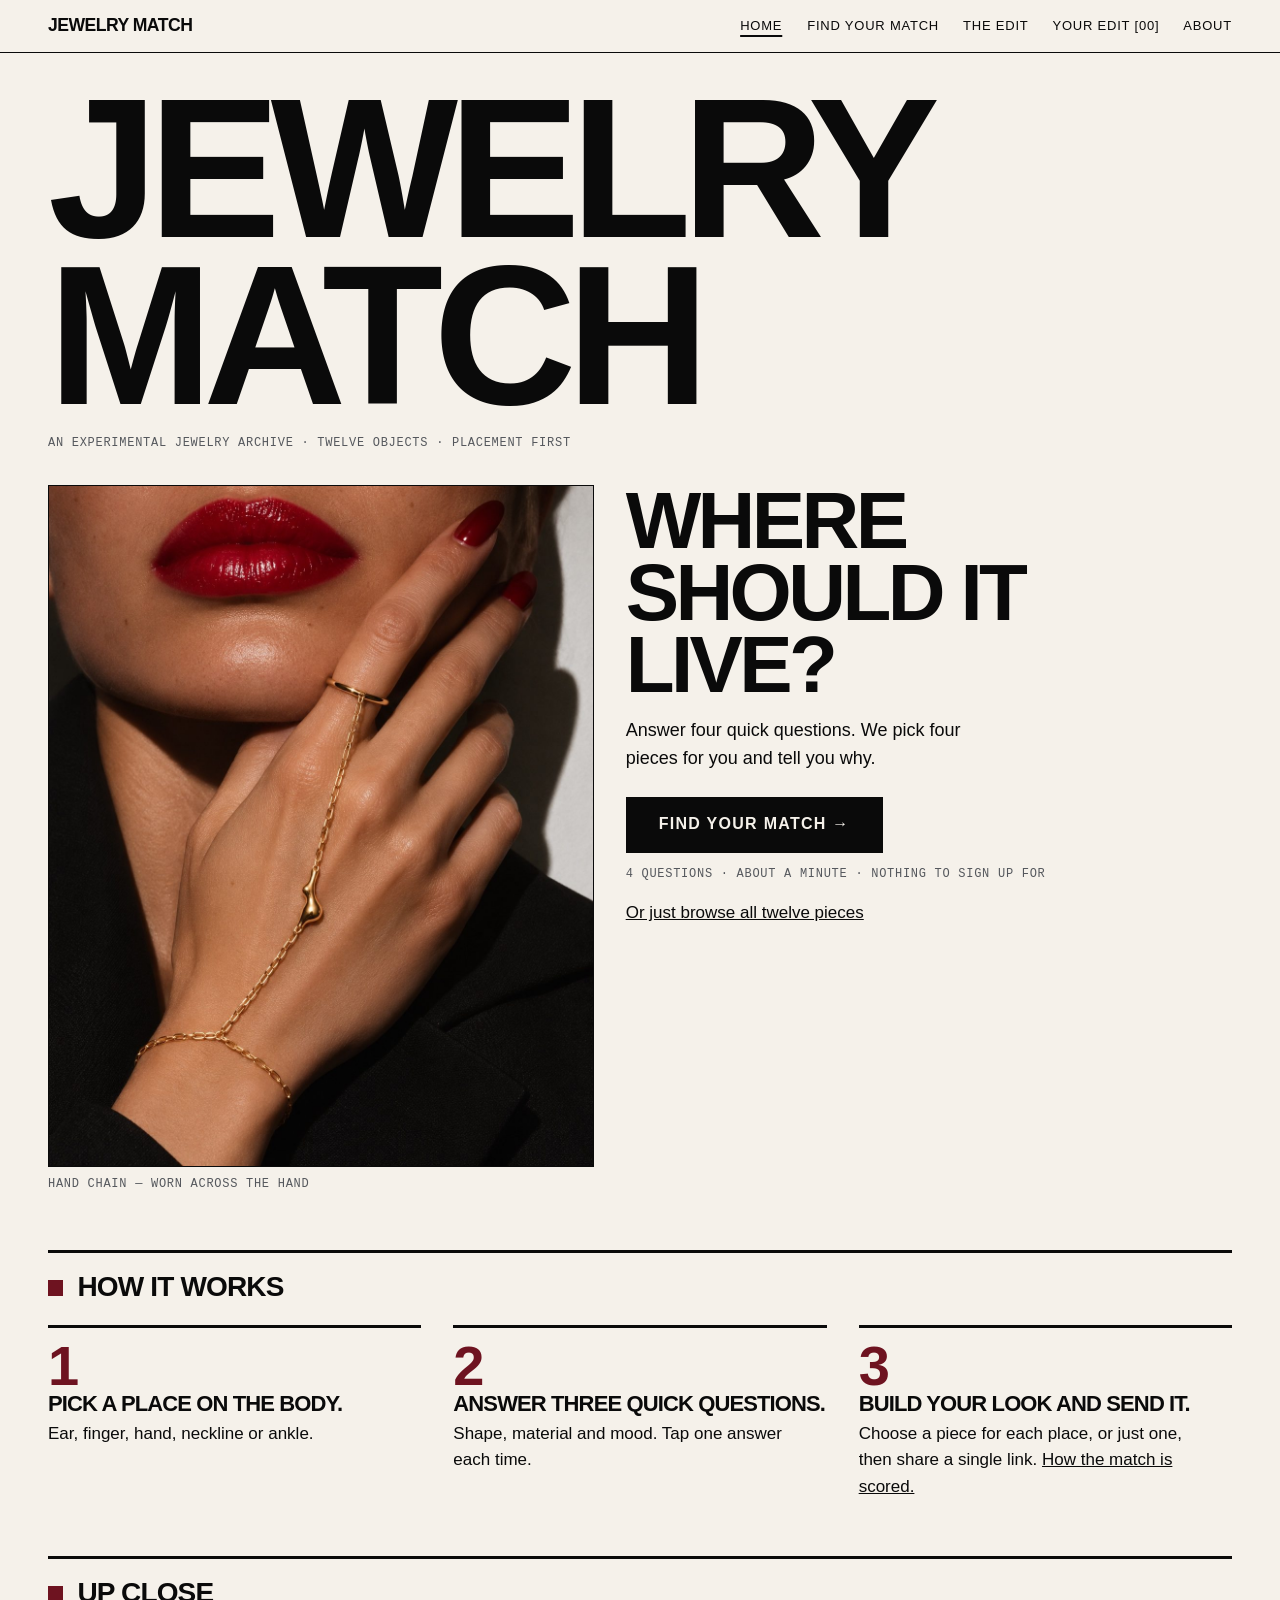
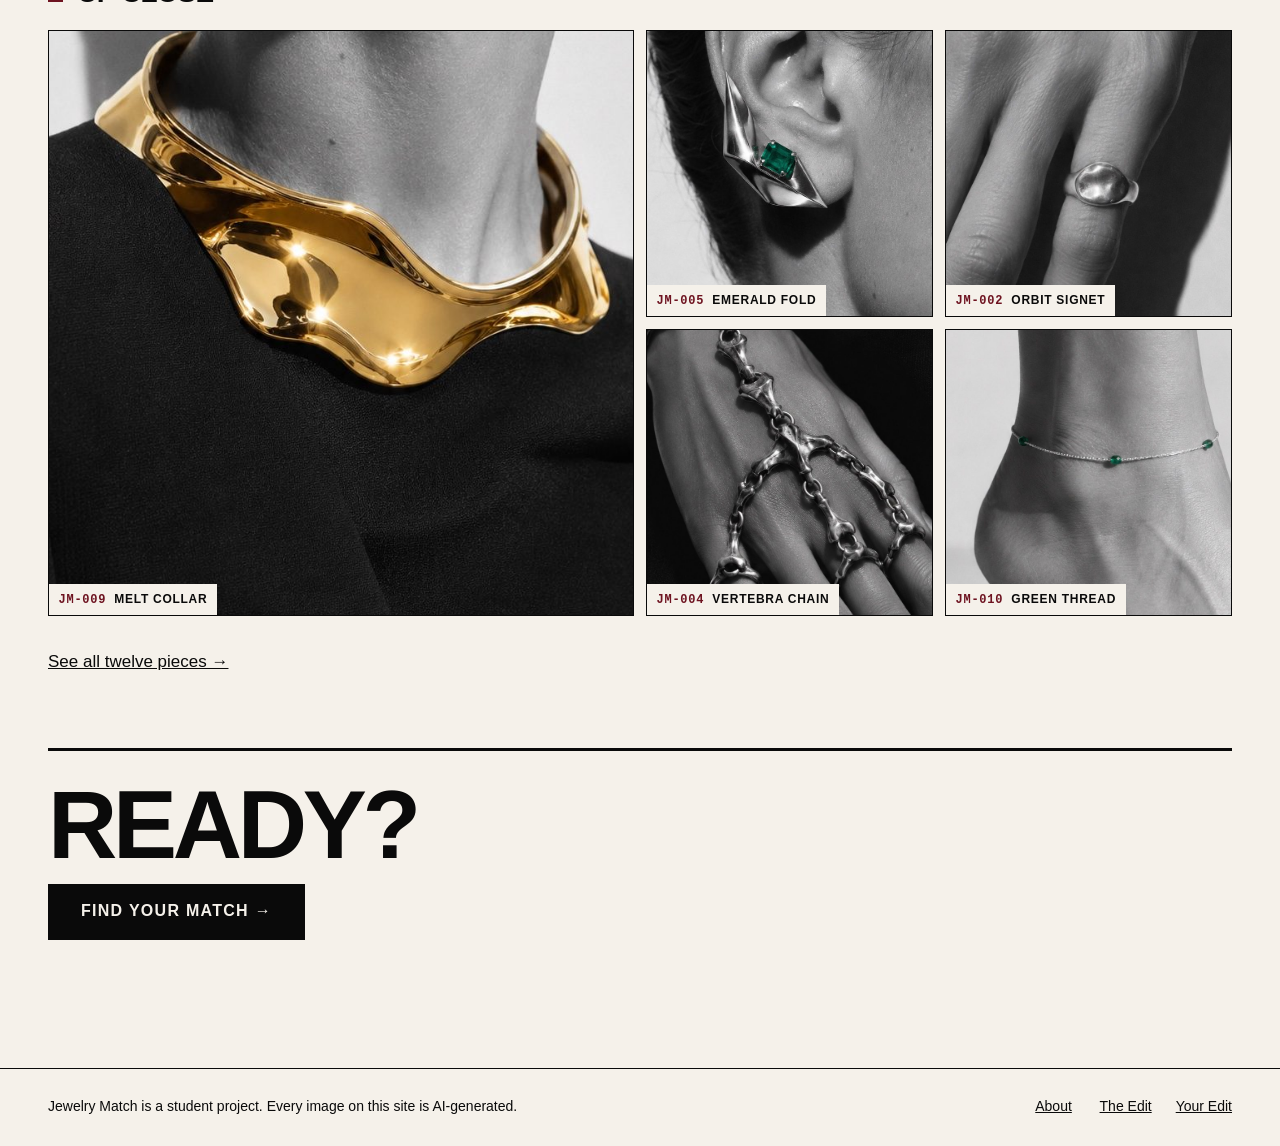
==== commit b1c6d10f: "Add files via upload" ====
--- a/index.html
+++ b/index.html
@@ -1,11 +1,9 @@
 <!doctype html>
 <!-- ==========================================================
      index.html  -  the Home page.
-     The masthead, the hero and the three quick picks are plain
-     HTML, so they work even without JavaScript. js/home.js adds
-     two things: it fills the "first look" cards from the shared
-     data, and it remembers which quick pick you tapped so the
-     quiz can start one step further along.
+     Everything here is plain HTML, so it works without JavaScript.
+     The page has one job: send people to the quiz. js/motion.js only
+     adds a small slide-in as sections scroll into view.
      ========================================================== -->
 <html lang="en">
 <head>
@@ -51,40 +49,37 @@
 
       <div class="hero__body">
         <h2 class="hero__title" id="hero-heading">Where should it live?</h2>
-        <p class="hero__lead">Tell us where it should live and what you are drawn to. We will return a small, explainable edit, not an endless catalog.</p>
-
-        <ul class="quickpicks" aria-label="Start with a place">
-          <li>
-            <a class="quickpick" href="match.html" data-placement="ear">
-              <img src="assets/images/drop-study.jpg" alt="" width="1122" height="1402" loading="lazy">
-              <span class="meta" aria-hidden="true">001</span>
-              <span class="quickpick__label">Ear</span>
-            </a>
-          </li>
-          <li>
-            <a class="quickpick" href="match.html" data-placement="little-finger">
-              <img src="assets/images/kite-pinky.jpg" alt="" width="1122" height="1402" loading="lazy">
-              <span class="meta" aria-hidden="true">002</span>
-              <span class="quickpick__label">Little finger</span>
-            </a>
-          </li>
-          <li>
-            <a class="quickpick" href="match.html" data-placement="across-hand">
-              <img src="assets/images/afterimage.jpg" alt="" width="1122" height="1402" loading="lazy">
-              <span class="meta" aria-hidden="true">003</span>
-              <span class="quickpick__label">Across the hand</span>
-            </a>
-          </li>
-        </ul>
-
+        <p class="hero__lead">Answer four quick questions. We pick four pieces for you and tell you why.</p>
         <div class="hero__actions">
-          <a class="btn" href="match.html">Find your match &rarr;</a>
-          <a class="btn btn--ghost" href="archive.html">Browse the edit</a>
+          <a class="btn btn--big" href="match.html">Find your match &rarr;</a>
         </div>
+        <p class="meta hero__note">4 questions &middot; about a minute &middot; nothing to sign up for</p>
+        <p class="hero__alt"><a href="archive.html">Or just browse all twelve pieces</a></p>
       </div>
     </section>
 
-    <section class="home-section" aria-labelledby="mosaic-heading">
+    <section class="home-section" aria-labelledby="how-heading" data-reveal>
+      <h2 class="section-title" id="how-heading">How it works</h2>
+      <ol class="steps">
+        <li class="steps__item">
+          <span class="steps__no" aria-hidden="true">1</span>
+          <h3 class="steps__title">Pick a place on the body.</h3>
+          <p>Ear, finger, hand, neckline or ankle.</p>
+        </li>
+        <li class="steps__item">
+          <span class="steps__no" aria-hidden="true">2</span>
+          <h3 class="steps__title">Answer three quick questions.</h3>
+          <p>Shape, material and mood. Tap one answer each time.</p>
+        </li>
+        <li class="steps__item">
+          <span class="steps__no" aria-hidden="true">3</span>
+          <h3 class="steps__title">Build your look and send it.</h3>
+          <p>Choose a piece for each place, or just one, then share a single link. <a href="about.html#scoring">How the match is scored.</a></p>
+        </li>
+      </ol>
+    </section>
+
+    <section class="home-section" aria-labelledby="mosaic-heading" data-reveal>
       <h2 class="section-title" id="mosaic-heading">Up close</h2>
       <ul class="mosaic">
         <li class="mosaic__tile mosaic__tile--lead">
@@ -118,32 +113,12 @@
           </a>
         </li>
       </ul>
+      <p class="home-more"><a href="archive.html">See all twelve pieces &rarr;</a></p>
     </section>
 
-    <section class="home-section" aria-labelledby="featured-heading">
-      <h2 class="section-title" id="featured-heading">A first look</h2>
-      <div class="object-grid object-grid--plain" id="featured">
-        <noscript><p class="notice">Open <a href="archive.html">The Edit</a> to see all twelve objects.</p></noscript>
-      </div>
-      <p class="home-more"><a href="archive.html">See all twelve objects &rarr;</a></p>
-    </section>
-
-    <section class="home-section" aria-labelledby="how-heading">
-      <h2 class="section-title" id="how-heading">How it works</h2>
-      <ul class="how">
-        <li>
-          <h3 class="how__title">The body comes first.</h3>
-          <p>You start with a place: ear, finger, hand, neckline or ankle. Everything else follows from there.</p>
-        </li>
-        <li>
-          <h3 class="how__title">Four choices, weighted.</h3>
-          <p>Form, material and mood refine the match. Placement counts the most, because it decides what can be worn.</p>
-        </li>
-        <li>
-          <h3 class="how__title">Every match explained.</h3>
-          <p>Each piece comes with a percentage and the exact choices it shares with you. <a href="about.html#scoring">See how the scoring works.</a></p>
-        </li>
-      </ul>
+    <section class="home-end" aria-labelledby="end-heading" data-reveal>
+      <h2 class="home-end__title" id="end-heading">Ready?</h2>
+      <a class="btn btn--big" href="match.html">Find your match &rarr;</a>
     </section>
   </main>
 
@@ -164,6 +139,6 @@
   <script src="js/match.js"></script>
   <script src="js/storage.js"></script>
   <script src="js/ui.js"></script>
-  <script src="js/home.js"></script>
+  <script src="js/motion.js"></script>
 </body>
 </html>
--- a/css/pages.css
+++ b/css/pages.css
@@ -535,3 +535,72 @@
   .mosaic__tile img { transition: transform 600ms cubic-bezier(.2, .8, .2, 1); }
   .mosaic__tile a:hover img { transform: scale(1.75); }
 }
+
+/* ==========================================================
+   Simpler Home: one clear action, three steps, one closing call
+   ========================================================== */
+.hero__lead { max-width: 34ch; }
+.btn--big { min-height: 56px; padding: .9rem 2rem; font-size: 1rem; }
+.hero__note { margin-top: .75rem; }
+.hero__alt { margin-top: .5rem; }
+.hero__alt a { display: inline-flex; align-items: center; min-height: 44px; }
+
+.steps { display: grid; grid-template-columns: minmax(0, 1fr); gap: 1.5rem; list-style: none; padding: 0; }
+.steps__item { display: grid; gap: .35rem; align-content: start; padding-top: 1rem; border-top: 3px solid var(--black); }
+.steps__no { font-family: var(--font-display); font-weight: 900; font-size: 3.5rem; line-height: .8; letter-spacing: -.05em; color: var(--oxblood); }
+.steps__title { font-family: var(--font-display); font-weight: 900; font-size: 1.375rem; line-height: .95; letter-spacing: -.04em; text-transform: uppercase; }
+.steps__item p { max-width: 36ch; }
+@media (min-width: 48rem) { .steps { grid-template-columns: repeat(3, minmax(0, 1fr)); gap: var(--gutter); } }
+
+.home-end { display: grid; justify-items: start; gap: 1rem; margin-top: 4rem; padding-block: 2rem; border-top: 3px solid var(--black); }
+.home-end__title { font-family: var(--font-display); font-weight: 900; font-size: clamp(2.5rem, 9vw, 6rem); line-height: .88; letter-spacing: -.045em; text-transform: uppercase; }
+
+/* Archive filters: folded away on a phone, always open on a wide screen */
+.filters-panel { margin-top: 1.5rem; border-top: var(--rule); }
+.filters-panel__summary {
+  display: flex; align-items: center; justify-content: space-between; gap: 1rem;
+  min-height: 48px; cursor: pointer; list-style: none;
+  font-weight: 700; font-size: .875rem; letter-spacing: .08em; text-transform: uppercase;
+}
+.filters-panel__summary::-webkit-details-marker { display: none; }
+.filters-panel__summary::after { content: "+"; font-size: 1.5rem; line-height: 1; }
+.filters-panel[open] > .filters-panel__summary::after { content: "\2212"; }
+.filters-panel__state { margin-left: auto; font-weight: 400; color: var(--ink-muted); text-transform: none; letter-spacing: 0; }
+.filters-panel .filters { margin-top: 0; border-top: 0; }
+@media (min-width: 48rem) {
+  .filters-panel { border-top: 0; margin-top: 0; }
+  .filters-panel__summary { display: none; }
+  .filters-panel .filters { margin-top: 1.5rem; border-top: var(--rule); }
+}
+
+/* ==========================================================
+   More life: scroll slide-in, an invitation on the body map,
+   a pop when you choose or save. All of it only for people who
+   have not asked for reduced motion.
+   ========================================================== */
+@media (prefers-reduced-motion: no-preference) {
+  .reveal { transform: translateY(28px); }
+  .reveal.is-in { transform: none; transition: transform 700ms cubic-bezier(.2, .8, .2, 1); }
+  .mosaic.reveal-run .mosaic__tile { animation: jm-rise 500ms ease-out backwards; }
+
+  /* Body map: the numbered dots breathe until you choose a place. */
+  @keyframes jm-ring { 0% { box-shadow: 0 0 0 0 rgba(110, 19, 32, .45); } 70%, 100% { box-shadow: 0 0 0 12px rgba(110, 19, 32, 0); } }
+  .bodymap:not(:has([aria-pressed="true"])) .hotspot__num { animation: jm-ring 2s ease-out infinite; }
+  .hotspot:hover .hotspot__num, .hotspot:focus-visible .hotspot__num { animation: none; transform: scale(1.12); transition: transform var(--dur); }
+
+  /* Choosing: the card pops a little, the check mark appears. */
+  @keyframes jm-pop { 0% { transform: scale(.96); } 60% { transform: scale(1.025); } 100% { transform: none; } }
+  .choice input:checked + .choice__body { animation: jm-pop 260ms ease-out; }
+  .chip input:checked + span { animation: jm-pop 220ms ease-out; }
+
+  /* Progress segments fill in rather than snapping. */
+  .progress__seg { transition: background-color 300ms; }
+
+  /* Save heart pops when a piece is saved. */
+  @keyframes jm-heart { 0% { transform: scale(1); } 40% { transform: scale(1.5); } 100% { transform: scale(1); } }
+  .btn--small.is-saved > span[aria-hidden] { display: inline-block; animation: jm-heart 350ms ease-out; }
+
+  /* Score bars grow when the result opens. */
+  @keyframes jm-grow { from { transform: scaleX(0); } to { transform: scaleX(1); } }
+  .bd__fill { transform-origin: left; animation: jm-grow 700ms cubic-bezier(.2, .8, .2, 1) backwards; }
+}
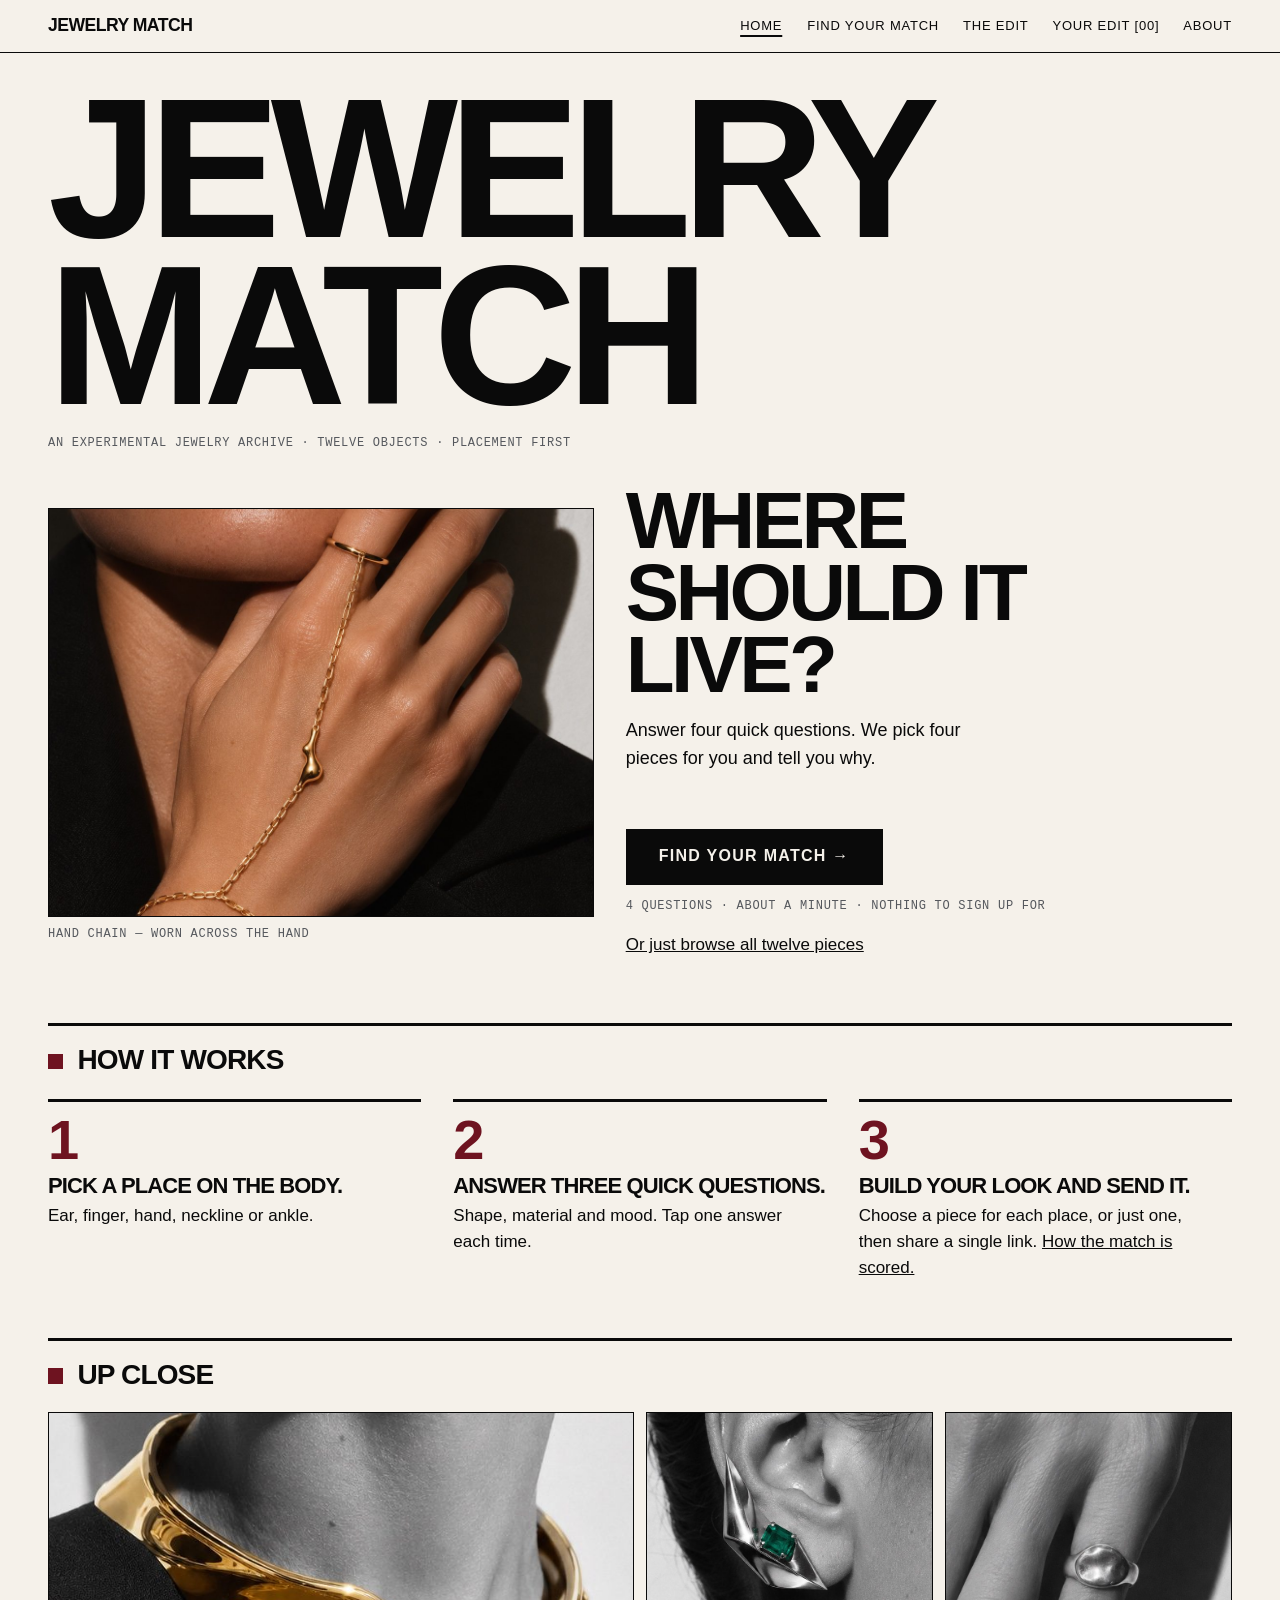
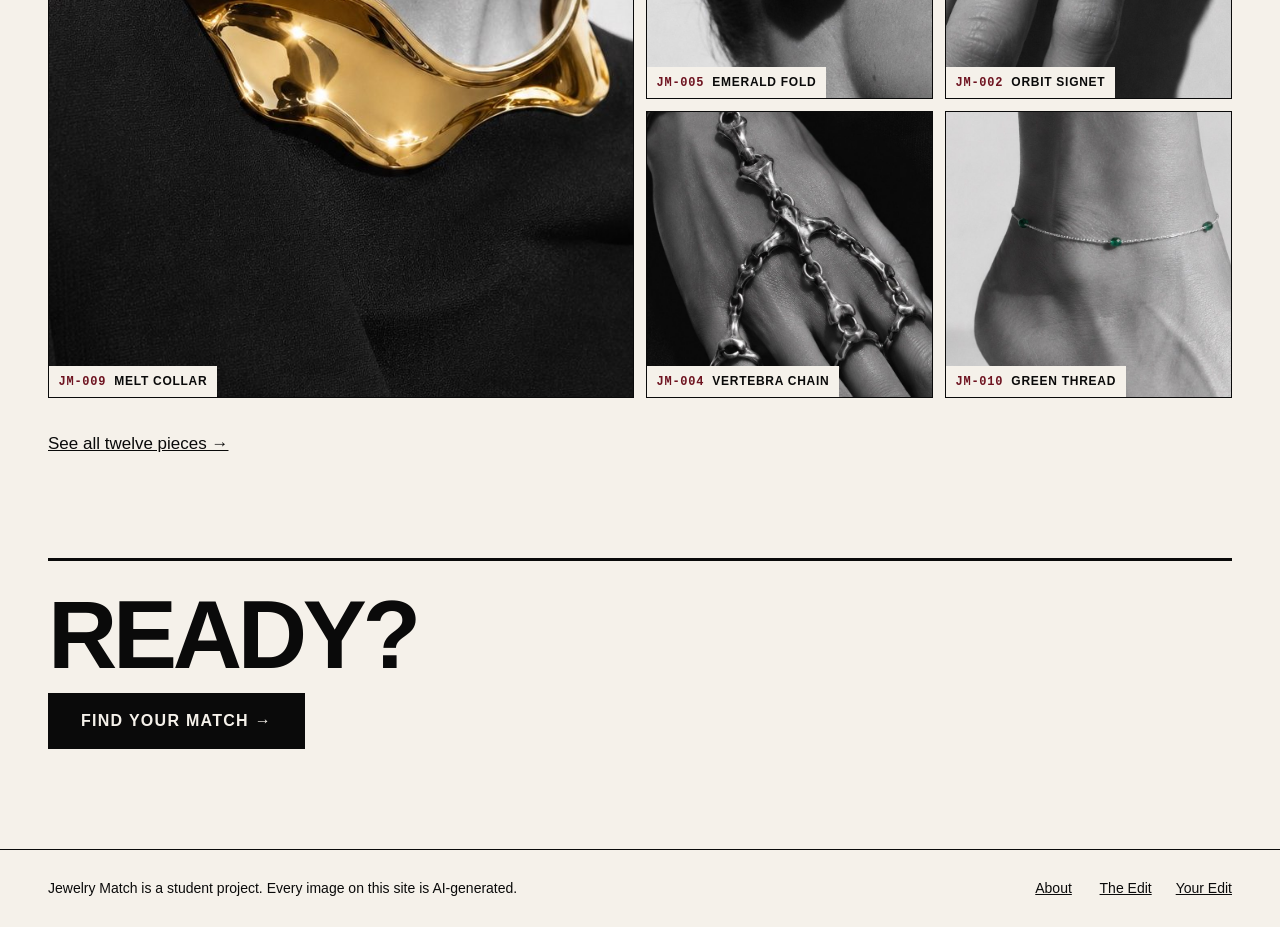
==== commit 125c95d5: "Add files via upload" ====
--- a/index.html
+++ b/index.html
@@ -48,13 +48,17 @@
       </figure>
 
       <div class="hero__body">
-        <h2 class="hero__title" id="hero-heading">Where should it live?</h2>
-        <p class="hero__lead">Answer four quick questions. We pick four pieces for you and tell you why.</p>
-        <div class="hero__actions">
-          <a class="btn btn--big" href="match.html">Find your match &rarr;</a>
+        <div class="hero__top">
+          <h2 class="hero__title" id="hero-heading">Where should it live?</h2>
+          <p class="hero__lead">Answer four quick questions. We pick four pieces for you and tell you why.</p>
         </div>
-        <p class="meta hero__note">4 questions &middot; about a minute &middot; nothing to sign up for</p>
-        <p class="hero__alt"><a href="archive.html">Or just browse all twelve pieces</a></p>
+        <div class="hero__bottom">
+          <div class="hero__actions">
+            <a class="btn btn--big" href="match.html">Find your match &rarr;</a>
+          </div>
+          <p class="meta hero__note">4 questions &middot; about a minute &middot; nothing to sign up for</p>
+          <p class="hero__alt"><a href="archive.html">Or just browse all twelve pieces</a></p>
+        </div>
       </div>
     </section>
 
@@ -62,17 +66,14 @@
       <h2 class="section-title" id="how-heading">How it works</h2>
       <ol class="steps">
         <li class="steps__item">
-          <span class="steps__no" aria-hidden="true">1</span>
           <h3 class="steps__title">Pick a place on the body.</h3>
           <p>Ear, finger, hand, neckline or ankle.</p>
         </li>
         <li class="steps__item">
-          <span class="steps__no" aria-hidden="true">2</span>
           <h3 class="steps__title">Answer three quick questions.</h3>
           <p>Shape, material and mood. Tap one answer each time.</p>
         </li>
         <li class="steps__item">
-          <span class="steps__no" aria-hidden="true">3</span>
           <h3 class="steps__title">Build your look and send it.</h3>
           <p>Choose a piece for each place, or just one, then share a single link. <a href="about.html#scoring">How the match is scored.</a></p>
         </li>
--- a/css/pages.css
+++ b/css/pages.css
@@ -545,9 +545,9 @@
 .hero__alt { margin-top: .5rem; }
 .hero__alt a { display: inline-flex; align-items: center; min-height: 44px; }
 
-.steps { display: grid; grid-template-columns: minmax(0, 1fr); gap: 1.5rem; list-style: none; padding: 0; }
-.steps__item { display: grid; gap: .35rem; align-content: start; padding-top: 1rem; border-top: 3px solid var(--black); }
-.steps__no { font-family: var(--font-display); font-weight: 900; font-size: 3.5rem; line-height: .8; letter-spacing: -.05em; color: var(--oxblood); }
+.steps { display: grid; grid-template-columns: minmax(0, 1fr); gap: 1.5rem; list-style: none; padding: 0; counter-reset: step; }
+.steps__item { counter-increment: step; display: grid; gap: .35rem; align-content: start; padding-top: 1rem; border-top: 3px solid var(--black); }
+.steps__item::before { content: counter(step); font-family: var(--font-display); font-weight: 900; font-size: 3.5rem; line-height: .8; letter-spacing: -.05em; color: var(--oxblood); margin-bottom: .5rem; }
 .steps__title { font-family: var(--font-display); font-weight: 900; font-size: 1.375rem; line-height: .95; letter-spacing: -.04em; text-transform: uppercase; }
 .steps__item p { max-width: 36ch; }
 @media (min-width: 48rem) { .steps { grid-template-columns: repeat(3, minmax(0, 1fr)); gap: var(--gutter); } }
@@ -604,3 +604,12 @@
   @keyframes jm-grow { from { transform: scaleX(0); } to { transform: scaleX(1); } }
   .bd__fill { transform-origin: left; animation: jm-grow 700ms cubic-bezier(.2, .8, .2, 1) backwards; }
 }
+
+/* Hero on a wide screen: the photo is cropped wider (4:3) so it is about as tall
+   as the text beside it, and the text is centred next to it. No empty block. */
+.hero__bottom { display: grid; justify-items: start; margin-top: 1.5rem; }
+@media (min-width: 48rem) {
+  .hero { align-items: center; }
+  .hero__figure img { aspect-ratio: 4 / 3; object-position: 50% 60%; }
+  .hero__body { display: grid; gap: .5rem; }
+}
